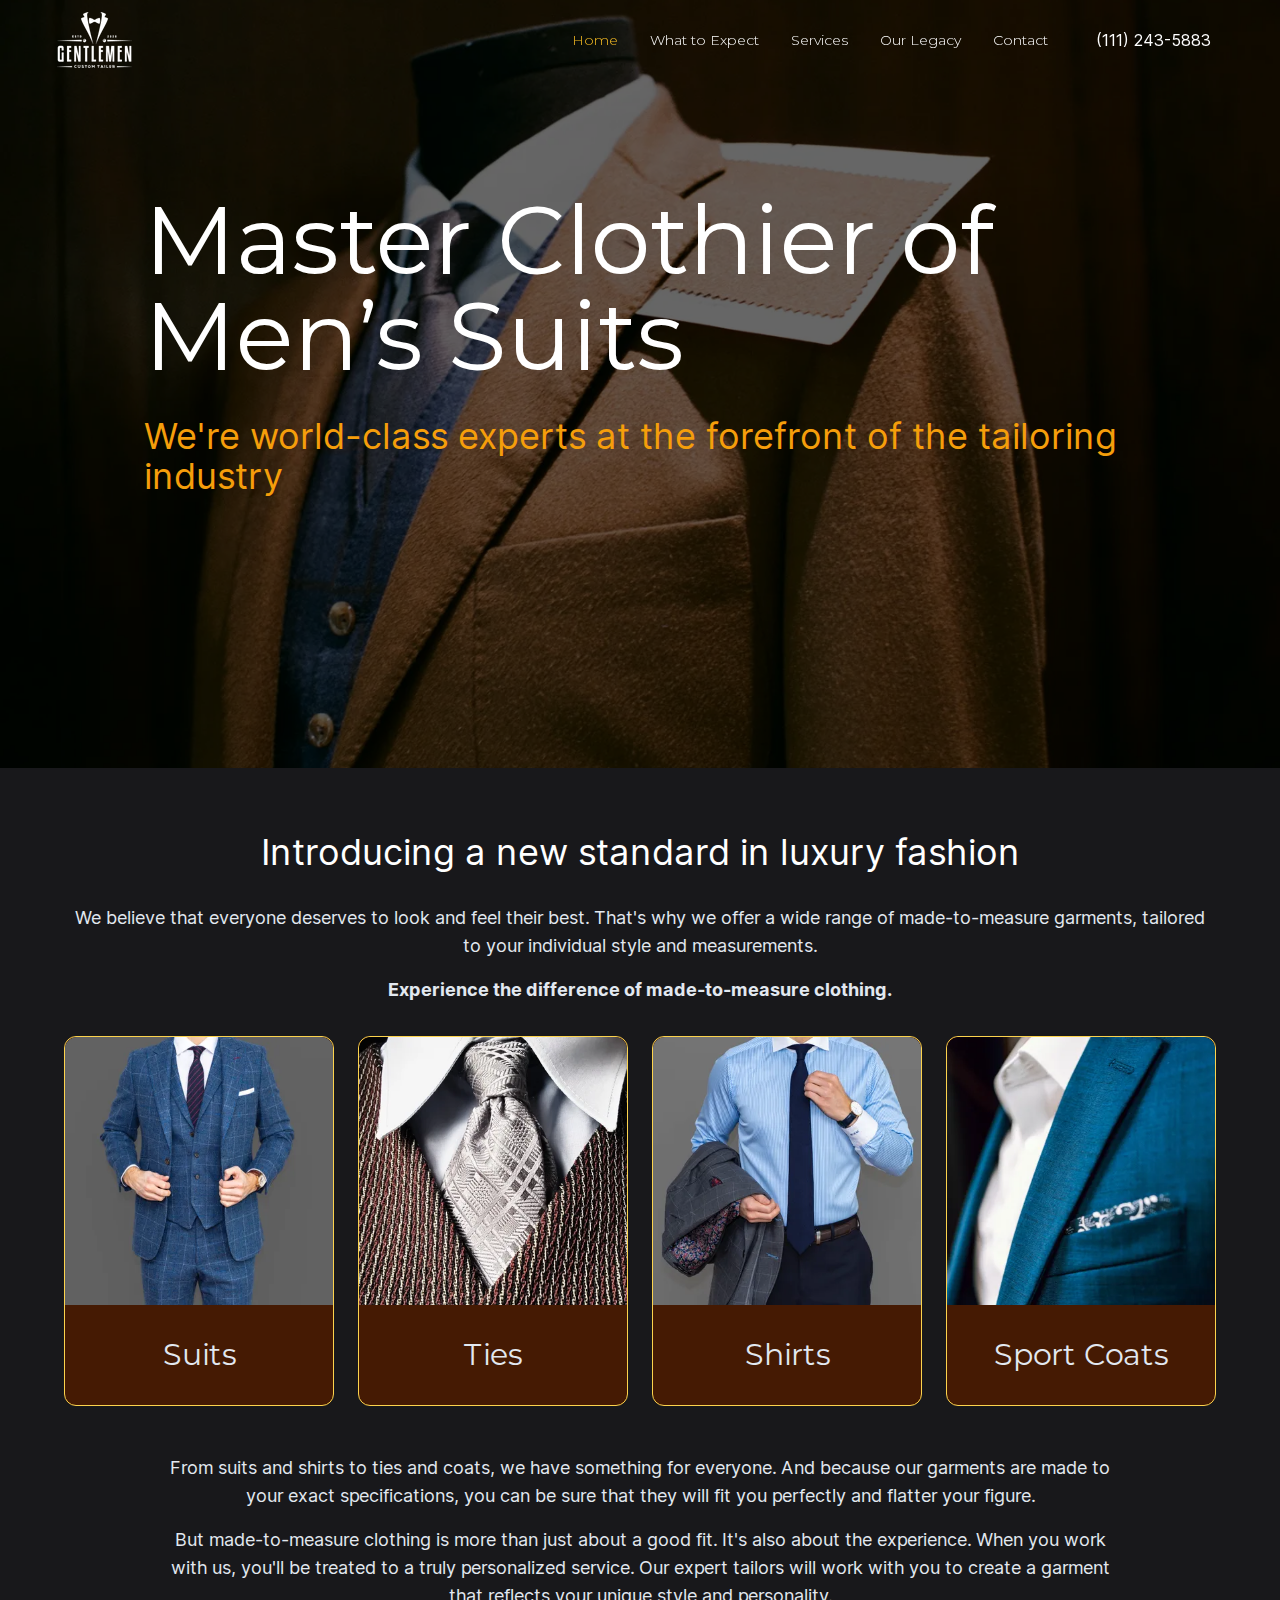
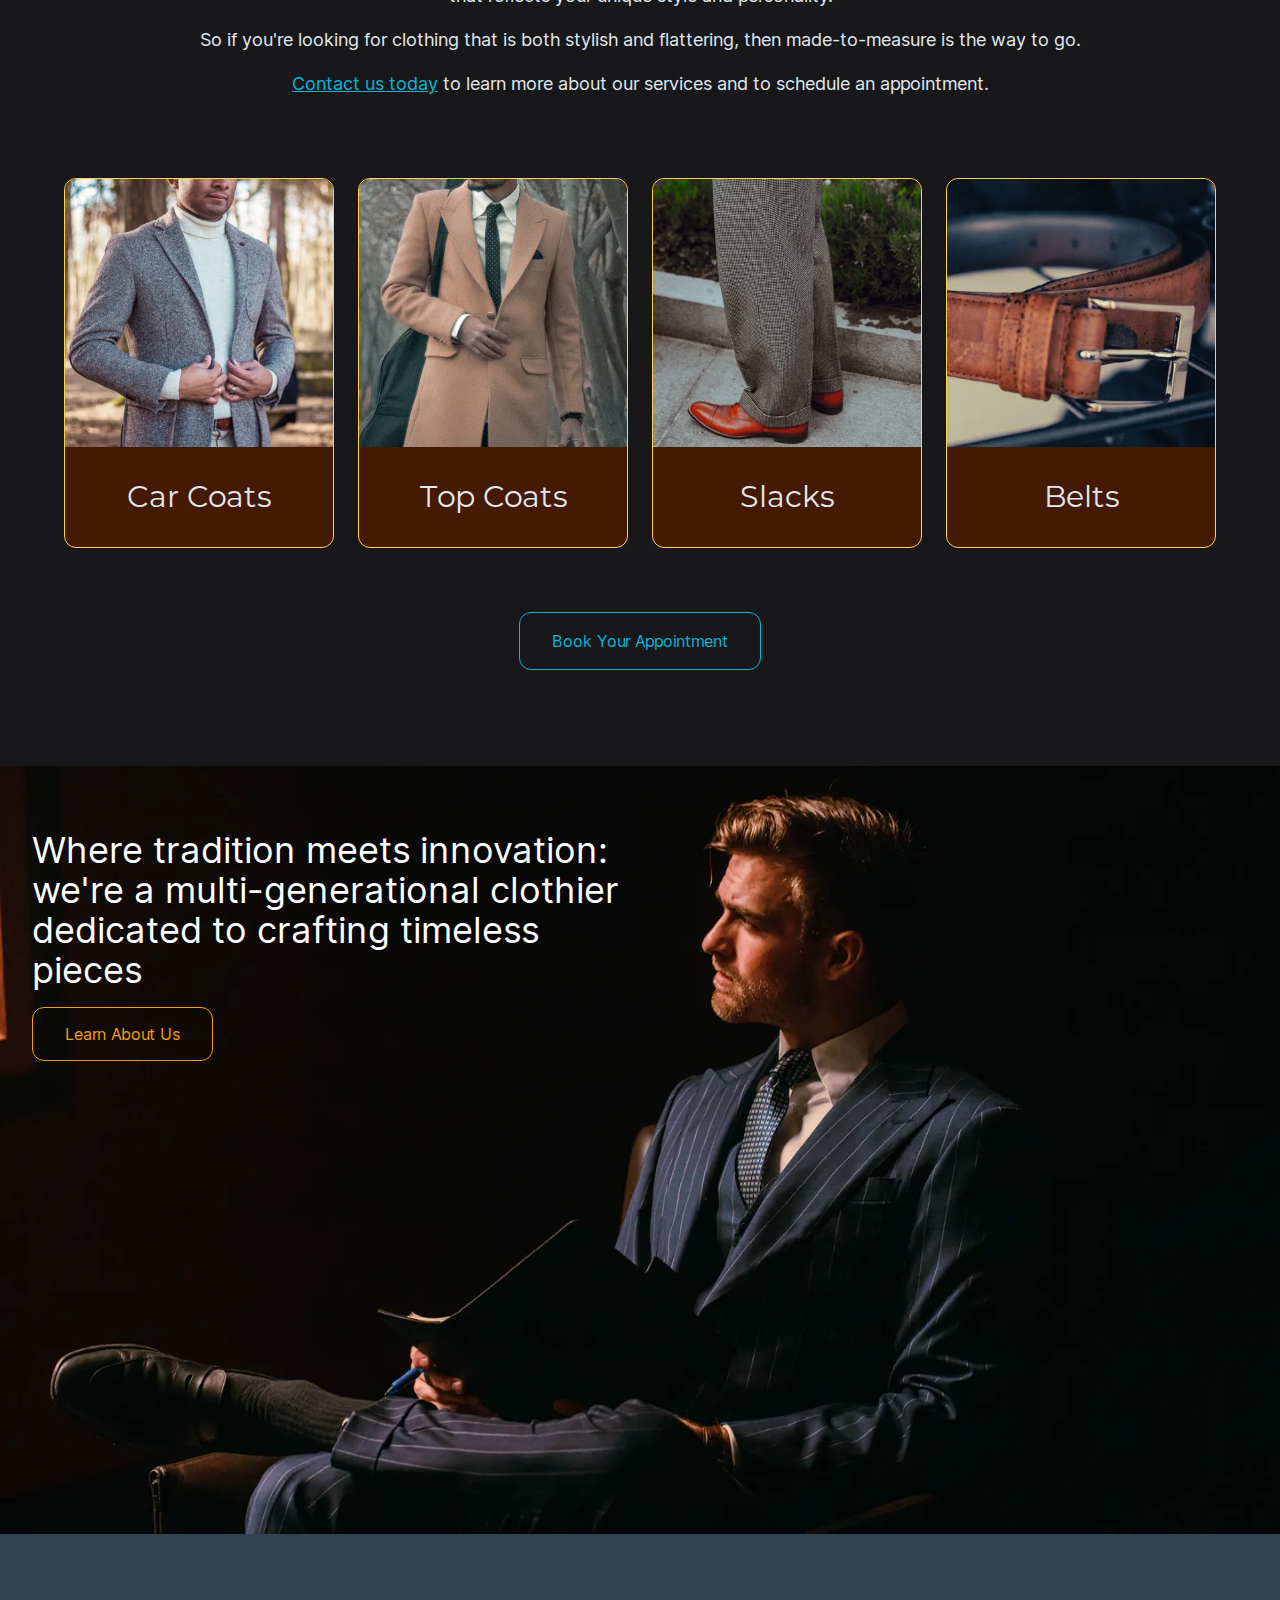
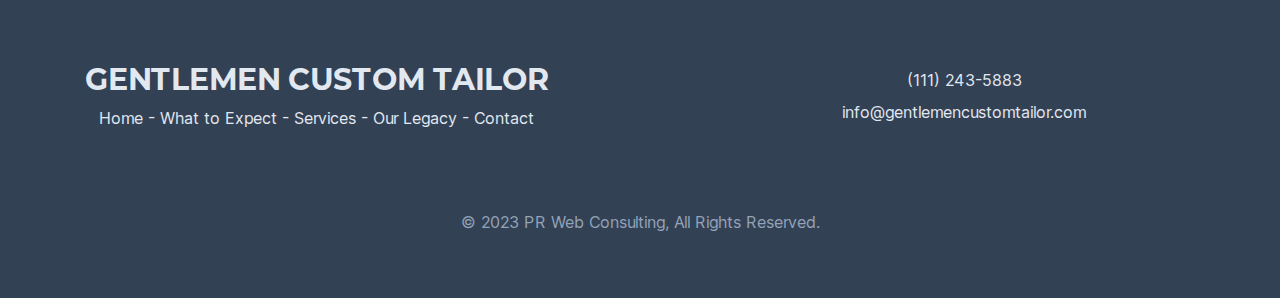
==== index.html @ 0fceb877 "Updates" ====
<!doctype html>
<html class="no-js" lang="en">
<head>
    <title>Home | Gentlemen Custom Tailor</title>
    <meta name="description" content="Home | Gentlemen Custom Tailor">
    <meta name="viewport" content="width=device-width, initial-scale=1">

    <meta property="og:title" content="Home | Gentlemen Custom Tailor">
    <meta property="og:type" content="">
    <meta property="og:url" content="gentlemencustomtailor.com">
    <meta property="og:image" content="">

    <link href="site.webmanifest" rel="manifest">
    <link href="icon.b06c946a.png" rel="apple-touch-icon">
    <link href="index.425201fa.css" rel="stylesheet">
    <style>.hero-bg-img{background-image:url(yasamine-june-tOubjwKS6f0-unsplash.29f587ff.webp),url(yasamine-june-tOubjwKS6f0-unsplash.3539c0f8.webp),url(yasamine-june-tOubjwKS6f0-unsplash.42ecb3dc.webp);box-shadow:inset 0 0 0 2000px #0009}.about-bg-img{background-image:url(man-in-chair.791c30e5.webp),url(man-in-chair.d46ed787.webp),url(man-in-chair.2c6f6400.webp)}@font-face{font-display:swap;font-family:Inter;font-weight:300;src:url(Inter-Light.50e93dc3.woff2)format("woff2")}@font-face{font-display:swap;font-family:Inter;font-weight:400;src:url(Inter-Regular.50e93dc3.woff2)format("woff2")}@font-face{font-display:swap;font-family:Inter;font-weight:700;src:url(Inter-Bold.50e93dc3.woff2)format("woff2")}@font-face{font-display:swap;font-family:Montserrat;font-weight:300;src:url(Montserrat-Light.e802397b.woff2)format("woff2")}@font-face{font-display:swap;font-family:Montserrat;font-weight:400;src:url(Montserrat-Regular.e802397b.woff2)format("woff2")}@font-face{font-display:swap;font-family:Montserrat;font-weight:700;src:url(Montserrat-Bold.e802397b.woff2)format("woff2")}.font-sans{font-family:Inter,Nunito,Helvetica Neue,Arial,Noto Sans,sans-serif}.font-serif{font-family:Montserrat,Georgia,Cambria,Times New Roman,Times,serif}</style>
</head>
<body class="font-sans bg-white">
<div>
    <div id="header" data-scroll="top" class="group peer data-[checked]:z-20 z-10 top-0 transition-[z-index] duration-500 ease-[steps(2, jump-both)]">
        <nav aria-label="header navbar" class="py-2 fixed group-data-[checked]:min-h-screen w-full bg-gray-700 bg-opacity-100 z-20 group-data-[scroll='top']:bg-transparent group-data-[checked]:bg-opacity-90 group-data-[scroll='down']:translate-y-[-150%] translate-y-0 group-data-[scroll='up']:translate-y-0 transition-all ease-in-out duration-500 delay-200">
            <div class="w-11/12 max-w-7xl m-auto flex relative h-full items-center">
                <!-- site title -->
                <div class="z-10 md:flex justify-center group-data-[checked]:opacity-50">
                    <a href="#">
                        <div class="p-1">
                            <img src="TailorLogo-White.548b93a2.webp" alt="tailor logo">
                        </div>
                    </a>
                </div>
                <!-- end site title -->

                <!-- spacer -->
                <div class="flex-1"></div>
                <!-- end spacer -->

                <!-- navigation links -->
                <div class="lg:relative flex fixed overflow-hidden text-white font-serif lg:overflow-auto top-0 bottom-0 left-0 right-0 mt-20 lg:mt-0">
                    <div class="pb-4 lg:pb-0 lg:transition-none lg:transform-none lg:will-change-auto relative bg-opacity-25 flex flex-col text-center w-full h-full overflow-auto opacity-0 lg:opacity-100 ease-in-out duration-500 translate-y-[-150%] group-data-[checked]:opacity-100 group-data-[checked]:translate-y-0 scrollbar-hidden" style="will-change:transform,opacity,scroll-position;transition-property:transform,opacity">
                        <div>
                            <ul class="flex flex-col mr-8 lg:flex-row justify-start lg:justify-center lg:border-none border-t border-t-gray-200 text-center text-serif lg:font-light text-lg lg:text-sm">
                                <li class="px-4 py-4 flex flex-col justify-center text-primary-400 hover:text-primary-600">
                                    <a href="#">Home</a>
                                </li>
                                <li class="px-4 py-4 flex flex-col justify-center hover:text-primary-400">
                                    <a href="#">What to Expect</a>
                                </li>
                                <li class="px-4 py-4 flex flex-col justify-center hover:text-primary-400">
                                    <a href="#">Services</a>
                                </li>
                                <li class="px-4 py-4 flex flex-col justify-center hover:text-primary-400">
                                    <a href="about.html">Our Legacy</a>
                                </li>
                                <li class="px-4 py-4 flex flex-col justify-center hover:text-primary-400">
                                    <a href="#">Contact</a>
                                </li>
                            </ul>
                        </div>
                        <div class="flex-1"></div>
                    </div>
                    <!-- end navigation links -->
                </div>
                <!-- Contact button -->
                <div class="flex mr-4 group-data-[checked]:opacity-50">
                    <a href="#">
                        <span class="text-white">(111) 243-5883</span>
                    </a>
                </div>
                <!-- end Contact button -->
                <!-- Menu Toggle -->
                <div class="lg:hidden">
                    <div class="h-[1.626rem] w-8 relative float-right md:float-none lg:hidden">
                        <!-- Lines -->
                        <div class="flex flex-col justify-between h-full w-full absolute right-0">
                  <span class="block h-1 w-full bg-gray-200 rounded-xl transition-transform will-change-transform origin-top-right ease-in-out duration-300 group-data-[checked]:-rotate-45"></span>
                            <span class="block h-1 w-full bg-gray-200 rounded-xl transition-transform will-change-transform ease-in-out duration-300 group-data-[checked]:scale-y-0"></span>
                            <span class="block h-1 w-full bg-gray-200 rounded-xl transition-transform will-change-transform origin-bottom-right ease-in-out duration-300 group-data-[checked]:rotate-45"></span>
                        </div>
                        <!-- End Lines-->
                        <!-- Checkbox-->
                        <label id="header-menu-toggle" class="cursor-pointer w-8 absolute h-[1.626rem]">
                            <input type="checkbox" class="opacity-0 cursor-pointer" aria-label="Menu Toggle" aria-labelledby="header-menu-toggle">
                        </label>
                        <!-- End Checkbox-->
                    </div>
                </div>
                <!-- End Menu Toggle -->
            </div>
        </nav>
    </div>
    <div id="hero" class="h-full w-full">
        <div class="hero-bg-img min-h-[667px] md:min-h-[768px] bg-center h-full bg-cover bg-no-repeat relative pt-32 mg:pt-42 lg:pt-48">
            <div class="text-white px-4 max-w-xl md:max-w-3xl lg:max-w-5xl mx-auto">
                <p class="text-5xl md:text-6xl lg:text-8xl font-serif mb-8">
                    Master Clothier of Men’s Suits
                </p>
                <p class="text-xl sm:text-2xl md:text-3xl lg:text-4xl text-primary-500">
                    We're world-class experts at the forefront of the tailoring
                    industry
                </p>
            </div>
        </div>
    </div>

    <div id="services" class="bg-zinc-900 text-gray-200">
        <div class="py-16 max-w-7xl mx-auto px-2 lg:px-16">
            <div class="text-center">
                <div class="text-white text-2xl md:text-3xl lg:text-4xl mb-8">
                    Introducing a new standard in luxury fashion
                </div>
                <div class="lg:text-lg mb-8">
                    <p class="mb-4">
                        We believe that everyone deserves to look and feel their best.
                        That's why we offer a wide range of made-to-measure garments,
                        tailored to your individual style and measurements.
                    </p>
                    <p class="font-bold">
                        Experience the difference of made-to-measure clothing.
                    </p>
                </div>
            </div>
            <div class="grid grid-cols-4 gap-6">
                <div class="flex flex-col items-center bg-primary-950 border border-primary-300 rounded-xl col-span-4 md:col-span-2 lg:col-span-1">
                    <picture>
                        <source srcset="suit.431efa87.webp" media="(min-width: 1024px)">
                        <source srcset="suit.3a349105.webp" media="(min-width: 768px)">
                        <source srcset="suit.31bb3e3a.webp" media="(min-width: 430px)">
                        <img src="suit.0a5ba850.webp" alt="suit" class="rounded-t-xl rounded-b-xl lg:rounded-b-none">
                    </picture>
                    <p class="hidden lg:block text-3xl font-serif text-gray-200 text-center py-8">
                        Suits
                    </p>
                </div>
                <div class="hidden lg:flex flex-col items-center bg-primary-950 border border-primary-300 rounded-xl md:col-span-2 lg:col-span-1">
                    <picture>
                        <source srcset="tie-square.5cfcea80.webp" media="(min-width: 1024px)">
                        <source srcset="tie-square.6131262d.webp" media="(min-width: 768px)">
                        <source srcset="tie-square.341b9e53.webp" media="(min-width: 430px)">
                        <img src="tie-square.f585bb39.webp" alt="suit" class="rounded-t-xl">
                    </picture>
                    <p class="text-3xl font-serif text-gray-200 text-center py-8">
                        Ties
                    </p>
                </div>
                <div class="hidden md:flex flex-col items-center bg-primary-950 border border-primary-300 rounded-xl col-span-4 md:col-span-2 lg:col-span-1">
                    <picture>
                        <source srcset="dress-shirt-2.0bc56c9a.webp" media="(min-width: 1024px)">
                        <source srcset="dress-shirt-2.f9739153.webp" media="(min-width: 768px)">
                        <source srcset="dress-shirt-2.8f62ae9b.webp" media="(min-width: 430px)">
                        <img src="dress-shirt-2.6edfb9b6.webp" alt="suit" class="rounded-t-xl rounded-b-xl lg:rounded-b-none">
                    </picture>
                    <p class="hidden lg:block text-3xl font-serif text-gray-200 text-center py-8">
                        Shirts
                    </p>
                </div>
                <div class="hidden lg:flex flex-col items-center bg-primary-950 border border-primary-300 rounded-xl col-span-4 md:col-span-2 lg:col-span-1">
                    <picture>
                        <source srcset="sport-coat-square.e496c220.webp" media="(min-width: 1024px)">
                        <source srcset="sport-coat-square.65ce3fac.webp" media="(min-width: 768px)">
                        <source srcset="sport-coat-square.03a92d63.webp" media="(min-width: 430px)">
                        <img src="sport-coat-square.f6a7f679.webp" alt="suit" class="rounded-t-xl">
                    </picture>
                    <p class="text-3xl font-serif text-gray-200 text-center py-8">
                        Sport Coats
                    </p>
                </div>
            </div>
            <div class="py-12 px-4 lg:px-24 text-center lg:text-lg">
                <p class="mb-4">
                    From suits and shirts to ties and coats, we have something for
                    everyone. And because our garments are made to your exact
                    specifications, you can be sure that they will fit you perfectly
                    and flatter your figure.
                </p>
                <p class="mb-4">
                    But made-to-measure clothing is more than just about a good fit.
                    It's also about the experience. When you work with us, you'll be
                    treated to a truly personalized service. Our expert tailors will
                    work with you to create a garment that reflects your unique style
                    and personality.
                </p>
                <p class="mb-4">
                    So if you're looking for clothing that is both stylish and
                    flattering, then made-to-measure is the way to go.
                </p>
                <p class="mb-8">
                    <a href="#" class="underline text-secondary-500 hover:text-secondary-700">Contact us today</a>
                    to learn more about our services and to schedule an appointment.
                </p>
                <div class="lg:hidden">
                    <p class="mb-4 font-bold">
                        We hand-tailor a wide range of items, such as:
                    </p>
                    <ul class="grid grid-cols-2">
                        <li>Suits</li>
                        <li>Ties</li>
                        <li>Shirts</li>
                        <li>Sport Coats</li>
                        <li>Car Coats</li>
                        <li>Top Coats</li>
                        <li>Slacks</li>
                        <li>Belts</li>
                    </ul>
                </div>
            </div>
            <div class="grid grid-cols-4 gap-6">
                <div class="hidden lg:flex flex-col items-center bg-primary-950 border border-primary-300 rounded-xl col-span-4 md:col-span-2 lg:col-span-1">
                    <picture>
                        <source srcset="car-coat-square.d035493b.webp" media="(min-width: 1024px)">
                        <source srcset="car-coat-square.d536efe6.webp" media="(min-width: 768px)">
                        <source srcset="car-coat-square.cdea180a.webp" media="(min-width: 430px)">
                        <img src="car-coat-square.4e521417.webp" alt="suit" class="rounded-t-xl">
                    </picture>
                    <p class="text-3xl font-serif text-gray-200 text-center py-8">
                        Car Coats
                    </p>
                </div>
                <div class="flex flex-col items-center bg-primary-950 border border-primary-300 rounded-xl col-span-4 md:col-span-2 lg:col-span-1">
                    <picture>
                        <source srcset="top-coat-2.fbc6e2a2.webp" media="(min-width: 1024px)">
                        <source srcset="top-coat-2.653edba2.webp" media="(min-width: 768px)">
                        <source srcset="top-coat-2.c6cfae76.webp" media="(min-width: 430px)">
                        <img src="top-coat-2.c7090295.webp" alt="suit" class="rounded-t-xl rounded-b-xl lg:rounded-b-none">
                    </picture>
                    <p class="hidden lg:block text-3xl font-serif text-gray-200 text-center py-8">
                        Top Coats
                    </p>
                </div>
                <div class="hidden md:flex flex-col items-center bg-primary-950 border border-primary-300 rounded-xl col-span-4 md:col-span-2 lg:col-span-1">
                    <picture>
                        <source srcset="dress-pants-square.339b410c.webp" media="(min-width: 1024px)">
                        <source srcset="dress-pants-square.c06c9b09.webp" media="(min-width: 768px)">
                        <source srcset="dress-pants-square.754a179c.webp" media="(min-width: 430px)">
                        <img src="dress-pants-square.943378ed.webp" alt="suit" class="rounded-t-xl rounded-b-xl lg:rounded-b-none">
                    </picture>
                    <p class="hidden lg:block text-3xl font-serif text-gray-200 text-center py-8">
                        Slacks
                    </p>
                </div>
                <div class="hidden lg:flex flex-col items-center bg-primary-950 border border-primary-300 rounded-xl col-span-4 md:col-span-2 lg:col-span-1">
                    <picture>
                        <source srcset="belt-square.eb17f0c6.webp" media="(min-width: 1024px)">
                        <source srcset="belt-square.df43d371.webp" media="(min-width: 768px)">
                        <source srcset="belt-square.81fcd08b.webp" media="(min-width: 430px)">
                        <img src="belt-square.4ecbf525.webp" alt="suit" class="rounded-t-xl">
                    </picture>
                    <p class="text-3xl font-serif text-gray-200 text-center py-8">
                        Belts
                    </p>
                </div>
            </div>
            <div class="text-center pb-8 pt-16">
                <button class="py-4 px-8 text-secondary-500 border hover:shadow-md hover:shadow-secondary-700 hover:border-secondary-300 border-secondary-500 hover:text-secondary-300 rounded-xl">
                    Book Your Appointment
                </button>
            </div>
        </div>
    </div>

    <div id="about" class="h-full w-full">
        <div class="about-bg-img min-h-[667px] md:min-h-[768px] bg-center h-full bg-cover bg-no-repeat relative px-4 pt-16 pl-8">
            <div class="text-white max-w-[66%] sm:max-w-[50%] mb-8">
                <p class="text-xl sm:text-2xl md:text-3xl lg:text-4xl">
                    Where tradition meets innovation: we're a multi-generational
                    clothier dedicated to crafting timeless pieces
                </p>
            </div>
            <a href="about.html" class="cursor-pointer py-4 px-8 text-primary-500 border hover:shadow-md hover:shadow-primary-700 hover:border-primary-300 border-primary-500 hover:text-primary-300 rounded-xl">
                Learn About Us
            </a>
        </div>
    </div>
    <div id="footer">
        <div class="bg-gray-700 text-gray-200 pt-32 pb-16 grid grid-cols-2 gap-4">
            <div class="col-span-2 lg:col-span-1 text-center">
                <p class="text-3xl uppercase font-bold font-serif mb-2">
                    Gentlemen Custom Tailor
                </p>
                <div>
                    <a class="hover:text-primary-500" href="#">Home</a>
                    <span> - </span>
                    <a class="hover:text-primary-500" href="#">What to Expect</a>
                    <span> - </span>
                    <a class="hover:text-primary-500" href="#">Services</a>
                    <span> - </span>
                    <a class="hover:text-primary-500" href="about.html">Our Legacy</a>
                    <span> - </span>
                    <a class="hover:text-primary-500" href="#">Contact</a>
                </div>
            </div>
            <div class="col-span-2 lg:col-span-1 text-center flex flex-col justify-center">
                <p class="mb-2">
                    <a href="tel:1112435883" class="hover:text-primary-400">(111) 243-5883</a>
                </p>
                <p>
                    <a href="mailto:info@gentlemencustomtailor.com" class="hover:text-primary-500">info@gentlemencustomtailor.com</a>
                </p>
            </div>
            <div class="col-span-2 text-gray-400 text-center pt-16">
                © 2023 PR Web Consulting, All Rights Reserved.
            </div>
        </div>
    </div>
</div>
<script>const e=document.querySelector("#header");let t=window.scrollY,r=!0,c=window.scrollY,n="top";document.addEventListener("scroll",()=>{let o=window.scrollY,l=r;if(r=o-t>0,o<100){n="top",e.setAttribute("data-scroll",n),t=o;return}if(o<600&&r){t=o;return}r!==l&&(c=o);let d=o-c;// if (changeInScroll > 60) {
//   header.setAttribute('data-scroll', 'down');
//
//   previousScroll = scroll;
//
//   return;
// }
if(d<-60){n="up",e.setAttribute("data-scroll",n),t=o;return}n="none",e.setAttribute("data-scroll",n),t=o});const o="#header",l=document.querySelector(o),d=document.querySelector(o+" input[type=checkbox]");d&&l&&(d.addEventListener("change",function(){this.checked?(l.setAttribute("data-checked",""),e.setAttribute("data-scroll","none")):(l.removeAttribute("data-checked"),e.setAttribute("data-scroll",n))}),l.querySelectorAll("li, button").forEach(e=>{e.addEventListener("click",()=>{d.checked=!1;let e=new Event("change");d?.dispatchEvent(e)})}));</script>
<script type="module" src="index.523f936f.js"></script>
</body>
</html>
---- index.425201fa.css ----
/*! tailwindcss v3.3.3 | MIT License | https://tailwindcss.com*/
*,:after,:before{box-sizing:border-box;border:0 solid #e2e8f0}:after,:before{--tw-content:""}html{-webkit-text-size-adjust:100%;font-feature-settings:normal;font-variation-settings:normal;tab-size:4;font-family:Nunito,Helvetica Neue,Arial,Noto Sans,sans-serif;line-height:1.5}body{line-height:inherit;margin:0}hr{color:inherit;border-top-width:1px;height:0}abbr:where([title]){-webkit-text-decoration:underline dotted;text-decoration:underline dotted}h1,h2,h3,h4,h5,h6{font-size:inherit;font-weight:inherit}a{color:inherit;-webkit-text-decoration:inherit;-webkit-text-decoration:inherit;text-decoration:inherit}b,strong{font-weight:bolder}code,kbd,pre,samp{font-family:ui-monospace,SFMono-Regular,Menlo,Monaco,Consolas,Liberation Mono,Courier New,monospace;font-size:1em}small{font-size:80%}sub,sup{vertical-align:baseline;font-size:75%;line-height:0;position:relative}sub{bottom:-.25em}sup{top:-.5em}table{border-collapse:collapse;border-color:inherit;text-indent:0}button,input,optgroup,select,textarea{font-feature-settings:inherit;color:inherit;font-variation-settings:inherit;font-family:inherit;font-size:100%;font-weight:inherit;line-height:inherit;margin:0;padding:0}button,select{text-transform:none}[type=button],[type=reset],[type=submit],button{-webkit-appearance:button;background-color:#0000;background-image:none}:-moz-focusring{outline:auto}:-moz-ui-invalid{box-shadow:none}progress{vertical-align:baseline}::-webkit-inner-spin-button{height:auto}::-webkit-outer-spin-button{height:auto}[type=search]{-webkit-appearance:textfield;outline-offset:-2px}::-webkit-search-decoration{-webkit-appearance:none}::-webkit-file-upload-button{-webkit-appearance:button;font:inherit}summary{display:list-item}blockquote,dd,dl,figure,h1,h2,h3,h4,h5,h6,hr,p,pre,fieldset{margin:0}fieldset,legend{padding:0}menu,ol,ul{margin:0;padding:0;list-style:none}dialog{padding:0}textarea{resize:vertical}input::placeholder,textarea::placeholder{color:#94a3b8;opacity:1}[role=button],button{cursor:pointer}:disabled{cursor:default}audio,canvas,embed,iframe,img,object,svg,video{vertical-align:middle;display:block}img,video{max-width:100%;height:auto}[hidden]{display:none}*,:after,:before,::backdrop{--tw-border-spacing-x:0;--tw-border-spacing-y:0;--tw-translate-x:0;--tw-translate-y:0;--tw-rotate:0;--tw-skew-x:0;--tw-skew-y:0;--tw-scale-x:1;--tw-scale-y:1;--tw-pan-x: ;--tw-pan-y: ;--tw-pinch-zoom: ;--tw-scroll-snap-strictness:proximity;--tw-gradient-from-position: ;--tw-gradient-via-position: ;--tw-gradient-to-position: ;--tw-ordinal: ;--tw-slashed-zero: ;--tw-numeric-figure: ;--tw-numeric-spacing: ;--tw-numeric-fraction: ;--tw-ring-inset: ;--tw-ring-offset-width:0px;--tw-ring-offset-color:#fff;--tw-ring-color:#3b82f680;--tw-ring-offset-shadow:0 0 #0000;--tw-ring-shadow:0 0 #0000;--tw-shadow:0 0 #0000;--tw-shadow-colored:0 0 #0000;--tw-blur: ;--tw-brightness: ;--tw-contrast: ;--tw-grayscale: ;--tw-hue-rotate: ;--tw-invert: ;--tw-saturate: ;--tw-sepia: ;--tw-drop-shadow: ;--tw-backdrop-blur: ;--tw-backdrop-brightness: ;--tw-backdrop-contrast: ;--tw-backdrop-grayscale: ;--tw-backdrop-hue-rotate: ;--tw-backdrop-invert: ;--tw-backdrop-opacity: ;--tw-backdrop-saturate: ;--tw-backdrop-sepia: }.active>.accordion-title>div>svg{flex:1}.active>.accordion-title>p{flex:1;max-width:75%}.active>.accordion-title{--tw-border-opacity:1;border-color:rgb(217 119 6/var(--tw-border-opacity));border-width:1px;border-radius:9999px}.accordion>li.active>.accordion-content,.hidden-content-container.active .hidden-content:not(.fixed){max-height:100vh}.fixed{position:fixed}.absolute{position:absolute}.relative{position:relative}.bottom-0{bottom:0}.left-0{left:0}.right-0{right:0}.top-0{top:0}.z-10{z-index:10}.z-20{z-index:20}.order-1{order:1}.order-2{order:2}.col-span-2{grid-column:span 2/span 2}.col-span-3{grid-column:span 3/span 3}.col-span-4{grid-column:span 4/span 4}.float-right{float:right}.m-auto{margin:auto}.mx-8{margin-left:2rem;margin-right:2rem}.mx-auto{margin-left:auto;margin-right:auto}.my-8{margin-top:2rem;margin-bottom:2rem}.mb-2{margin-bottom:.5rem}.mb-4{margin-bottom:1rem}.mb-8{margin-bottom:2rem}.mr-4{margin-right:1rem}.mr-8{margin-right:2rem}.mt-20{margin-top:5rem}.block{display:block}.flex{display:flex}.grid{display:grid}.hidden{display:none}.h-1{height:.25rem}.h-\[1\.626rem\]{height:1.626rem}.h-full{height:100%}.min-h-\[667px\]{min-height:667px}.w-11\/12{width:91.6667%}.w-8{width:2rem}.w-full{width:100%}.max-w-6xl{max-width:72rem}.max-w-7xl{max-width:80rem}.max-w-\[50\%\]{max-width:50%}.max-w-\[66\%\]{max-width:66%}.max-w-xl{max-width:36rem}.flex-1{flex:1}.origin-bottom-right{transform-origin:100% 100%}.origin-top-right{transform-origin:100% 0}.translate-y-0{--tw-translate-y:0px}.translate-y-0,.translate-y-\[-150\%\]{transform:translate(var(--tw-translate-x),var(--tw-translate-y))rotate(var(--tw-rotate))skewX(var(--tw-skew-x))skewY(var(--tw-skew-y))scaleX(var(--tw-scale-x))scaleY(var(--tw-scale-y))}.translate-y-\[-150\%\]{--tw-translate-y:-150%}.transform{transform:translate(var(--tw-translate-x),var(--tw-translate-y))rotate(var(--tw-rotate))skewX(var(--tw-skew-x))skewY(var(--tw-skew-y))scaleX(var(--tw-scale-x))scaleY(var(--tw-scale-y))}.cursor-pointer{cursor:pointer}.grid-cols-2{grid-template-columns:repeat(2,minmax(0,1fr))}.grid-cols-3{grid-template-columns:repeat(3,minmax(0,1fr))}.grid-cols-4{grid-template-columns:repeat(4,minmax(0,1fr))}.flex-col{flex-direction:column}.items-center{align-items:center}.justify-start{justify-content:flex-start}.justify-center{justify-content:center}.justify-between{justify-content:space-between}.gap-4{gap:1rem}.gap-6{gap:1.5rem}.overflow-auto{overflow:auto}.overflow-hidden{overflow:hidden}.rounded-full{border-radius:9999px}.rounded-xl{border-radius:.75rem}.rounded-b-xl{border-bottom-right-radius:.75rem;border-bottom-left-radius:.75rem}.rounded-t-xl{border-top-left-radius:.75rem;border-top-right-radius:.75rem}.border{border-width:1px}.border-2{border-width:2px}.border-t{border-top-width:1px}.border-primary-300{--tw-border-opacity:1;border-color:rgb(252 211 77/var(--tw-border-opacity))}.border-primary-400{--tw-border-opacity:1;border-color:rgb(251 191 36/var(--tw-border-opacity))}.border-primary-500{--tw-border-opacity:1;border-color:rgb(245 158 11/var(--tw-border-opacity))}.border-secondary-500{--tw-border-opacity:1;border-color:rgb(6 182 212/var(--tw-border-opacity))}.border-t-gray-200{--tw-border-opacity:1;border-top-color:rgb(226 232 240/var(--tw-border-opacity))}.bg-gray-200{--tw-bg-opacity:1;background-color:rgb(226 232 240/var(--tw-bg-opacity))}.bg-gray-700{--tw-bg-opacity:1;background-color:rgb(51 65 85/var(--tw-bg-opacity))}.bg-primary-950{--tw-bg-opacity:1;background-color:rgb(69 26 3/var(--tw-bg-opacity))}.bg-transparent{background-color:#0000}.bg-white{--tw-bg-opacity:1;background-color:rgb(255 255 255/var(--tw-bg-opacity))}.bg-zinc-800{--tw-bg-opacity:1;background-color:rgb(39 39 42/var(--tw-bg-opacity))}.bg-zinc-900{--tw-bg-opacity:1;background-color:rgb(24 24 27/var(--tw-bg-opacity))}.bg-zinc-950{background-color:rgb(9 9 11/var(--tw-bg-opacity))}.bg-opacity-100,.bg-zinc-950{--tw-bg-opacity:1}.bg-opacity-25{--tw-bg-opacity:.25}.bg-cover{background-size:cover}.bg-center{background-position:50%}.bg-no-repeat{background-repeat:no-repeat}.p-1{padding:.25rem}.p-8{padding:2rem}.px-2{padding-left:.5rem;padding-right:.5rem}.px-4{padding-left:1rem;padding-right:1rem}.px-8{padding-left:2rem;padding-right:2rem}.py-12{padding-top:3rem;padding-bottom:3rem}.py-16{padding-top:4rem;padding-bottom:4rem}.py-2{padding-top:.5rem;padding-bottom:.5rem}.py-32{padding-top:8rem;padding-bottom:8rem}.py-4{padding-top:1rem;padding-bottom:1rem}.py-6{padding-top:1.5rem;padding-bottom:1.5rem}.py-8{padding-top:2rem;padding-bottom:2rem}.pb-16{padding-bottom:4rem}.pb-4{padding-bottom:1rem}.pb-6{padding-bottom:1.5rem}.pb-8{padding-bottom:2rem}.pl-8{padding-left:2rem}.pt-16{padding-top:4rem}.pt-32{padding-top:8rem}.text-center{text-align:center}.font-sans{font-family:Nunito,Helvetica Neue,Arial,Noto Sans,sans-serif}.font-serif{font-family:Georgia,Cambria,Times New Roman,Times,serif}.text-2xl{font-size:1.5rem;line-height:2rem}.text-3xl{font-size:1.875rem;line-height:2.25rem}.text-4xl{font-size:2.25rem;line-height:2.5rem}.text-5xl{font-size:3rem;line-height:1}.text-lg{font-size:1.125rem}.text-lg,.text-xl{line-height:1.75rem}.text-xl{font-size:1.25rem}.font-bold{font-weight:700}.uppercase{text-transform:uppercase}.text-gray-100{--tw-text-opacity:1;color:rgb(241 245 249/var(--tw-text-opacity))}.text-gray-200{--tw-text-opacity:1;color:rgb(226 232 240/var(--tw-text-opacity))}.text-gray-300{--tw-text-opacity:1;color:rgb(203 213 225/var(--tw-text-opacity))}.text-gray-400{--tw-text-opacity:1;color:rgb(148 163 184/var(--tw-text-opacity))}.text-primary-400{--tw-text-opacity:1;color:rgb(251 191 36/var(--tw-text-opacity))}.text-primary-500{--tw-text-opacity:1;color:rgb(245 158 11/var(--tw-text-opacity))}.text-secondary-500{--tw-text-opacity:1;color:rgb(6 182 212/var(--tw-text-opacity))}.text-white{--tw-text-opacity:1;color:rgb(255 255 255/var(--tw-text-opacity))}.underline{text-decoration-line:underline}.opacity-0{opacity:0}.transition-\[z-index\]{transition-property:z-index;transition-duration:.15s;transition-timing-function:cubic-bezier(.4,0,.2,1)}.transition-all{transition-property:all;transition-duration:.15s;transition-timing-function:cubic-bezier(.4,0,.2,1)}.transition-transform{transition-property:transform;transition-duration:.15s;transition-timing-function:cubic-bezier(.4,0,.2,1)}.delay-200{transition-delay:.2s}.duration-300{transition-duration:.3s}.duration-500{transition-duration:.5s}.ease-in-out{transition-timing-function:cubic-bezier(.4,0,.2,1)}.will-change-transform{will-change:transform}.font-sans.fonts-loaded{font-family:Inter,Nunito,Helvetica Neue,Arial,Noto Sans,sans-serif}.font-serif.fonts-loaded{font-family:Montserrat,Georgia,Cambria,Times New Roman,Times,serif}.scrollbar-hidden::-webkit-scrollbar{display:none}.scrollbar-hidden{-ms-overflow-style:none;scrollbar-width:none}pre{overflow-x:auto!important}pre code{word-wrap:normal;overflow-wrap:normal;white-space:pre}.fancy-text{-webkit-text-fill-color:transparent;-webkit-text-stroke-width:1px;-webkit-text-stroke-color:#121518;text-shadow:3px 3px #dbdddf;font-weight:700}.text-5xl.fancy-text,.text-6xl.fancy-text,.text-7xl.fancy-text,h1.fancy-text,h2.fancy-text,h3.fancy-text{text-shadow:5px 5px #dbdddf}.hover\:border-primary-300:hover{--tw-border-opacity:1;border-color:rgb(252 211 77/var(--tw-border-opacity))}.hover\:border-secondary-300:hover{--tw-border-opacity:1;border-color:rgb(103 232 249/var(--tw-border-opacity))}.hover\:text-primary-300:hover{--tw-text-opacity:1;color:rgb(252 211 77/var(--tw-text-opacity))}.hover\:text-primary-400:hover{--tw-text-opacity:1;color:rgb(251 191 36/var(--tw-text-opacity))}.hover\:text-primary-500:hover{--tw-text-opacity:1;color:rgb(245 158 11/var(--tw-text-opacity))}.hover\:text-primary-600:hover{--tw-text-opacity:1;color:rgb(217 119 6/var(--tw-text-opacity))}.hover\:text-secondary-300:hover{--tw-text-opacity:1;color:rgb(103 232 249/var(--tw-text-opacity))}.hover\:text-secondary-700:hover{--tw-text-opacity:1;color:rgb(14 116 144/var(--tw-text-opacity))}.hover\:shadow-md:hover{--tw-shadow:0 4px 6px -1px #0000001a,0 2px 4px -2px #0000001a;--tw-shadow-colored:0 4px 6px -1px var(--tw-shadow-color),0 2px 4px -2px var(--tw-shadow-color);box-shadow:var(--tw-ring-offset-shadow,0 0 #0000),var(--tw-ring-shadow,0 0 #0000),var(--tw-shadow)}.hover\:shadow-primary-700:hover{--tw-shadow-color:#b45309;--tw-shadow:var(--tw-shadow-colored)}.hover\:shadow-secondary-700:hover{--tw-shadow-color:#0e7490;--tw-shadow:var(--tw-shadow-colored)}.data-\[checked\]\:z-20[data-checked]{z-index:20}.group[data-checked] .group-data-\[checked\]\:min-h-screen{min-height:100vh}.group[data-checked] .group-data-\[checked\]\:translate-y-0{--tw-translate-y:0px}.group[data-checked] .group-data-\[checked\]\:translate-y-0,.group[data-scroll=down] .group-data-\[scroll\=\'down\'\]\:translate-y-\[-150\%\]{transform:translate(var(--tw-translate-x),var(--tw-translate-y))rotate(var(--tw-rotate))skewX(var(--tw-skew-x))skewY(var(--tw-skew-y))scaleX(var(--tw-scale-x))scaleY(var(--tw-scale-y))}.group[data-scroll=down] .group-data-\[scroll\=\'down\'\]\:translate-y-\[-150\%\]{--tw-translate-y:-150%}.group[data-scroll=up] .group-data-\[scroll\=\'up\'\]\:translate-y-0{--tw-translate-y:0px}.group[data-checked] .group-data-\[checked\]\:-rotate-45,.group[data-scroll=up] .group-data-\[scroll\=\'up\'\]\:translate-y-0{transform:translate(var(--tw-translate-x),var(--tw-translate-y))rotate(var(--tw-rotate))skewX(var(--tw-skew-x))skewY(var(--tw-skew-y))scaleX(var(--tw-scale-x))scaleY(var(--tw-scale-y))}.group[data-checked] .group-data-\[checked\]\:-rotate-45{--tw-rotate:-45deg}.group[data-checked] .group-data-\[checked\]\:rotate-45{--tw-rotate:45deg}.group[data-checked] .group-data-\[checked\]\:rotate-45,.group[data-checked] .group-data-\[checked\]\:scale-y-0{transform:translate(var(--tw-translate-x),var(--tw-translate-y))rotate(var(--tw-rotate))skewX(var(--tw-skew-x))skewY(var(--tw-skew-y))scaleX(var(--tw-scale-x))scaleY(var(--tw-scale-y))}.group[data-checked] .group-data-\[checked\]\:scale-y-0{--tw-scale-y:0}.group[data-scroll=top] .group-data-\[scroll\=\'top\'\]\:bg-transparent{background-color:#0000}.group[data-checked] .group-data-\[checked\]\:bg-opacity-90{--tw-bg-opacity:.9}.group[data-checked] .group-data-\[checked\]\:opacity-100{opacity:1}.group[data-checked] .group-data-\[checked\]\:opacity-50{opacity:.5}@media (width>=640px){.sm\:max-w-\[50\%\]{max-width:50%}.sm\:text-2xl{font-size:1.5rem;line-height:2rem}.sm\:text-xl{font-size:1.25rem;line-height:1.75rem}}@media (width>=768px){.md\:col-span-2{grid-column:span 2/span 2}.md\:float-none{float:none}.md\:flex{display:flex}.md\:min-h-\[768px\]{min-height:768px}.md\:max-w-3xl{max-width:48rem}.md\:text-3xl{font-size:1.875rem;line-height:2.25rem}.md\:text-5xl{font-size:3rem;line-height:1}.md\:text-6xl{font-size:3.75rem;line-height:1}}@media (width>=1024px){.lg\:relative{position:relative}.lg\:order-1{order:1}.lg\:order-2{order:2}.lg\:col-span-1{grid-column:span 1/span 1}.lg\:col-span-2{grid-column:span 2/span 2}.lg\:mx-0{margin-left:0;margin-right:0}.lg\:mt-0{margin-top:0}.lg\:block{display:block}.lg\:flex{display:flex}.lg\:hidden{display:none}.lg\:max-w-5xl{max-width:64rem}.lg\:transform-none{transform:none}.lg\:flex-row{flex-direction:row}.lg\:justify-center{justify-content:center}.lg\:overflow-auto{overflow:auto}.lg\:rounded-b-none{border-bottom-right-radius:0;border-bottom-left-radius:0}.lg\:border-none{border-style:none}.lg\:px-16{padding-left:4rem;padding-right:4rem}.lg\:px-24{padding-left:6rem;padding-right:6rem}.lg\:pb-0{padding-bottom:0}.lg\:pt-48{padding-top:12rem}.lg\:text-4xl{font-size:2.25rem;line-height:2.5rem}.lg\:text-6xl{font-size:3.75rem;line-height:1}.lg\:text-8xl{font-size:6rem;line-height:1}.lg\:text-lg{font-size:1.125rem;line-height:1.75rem}.lg\:text-sm{font-size:.875rem;line-height:1.25rem}.lg\:font-light{font-weight:300}.lg\:opacity-100{opacity:1}.lg\:transition-none{transition-property:none}.lg\:will-change-auto{will-change:auto}}
/*# sourceMappingURL=index.425201fa.css.map */
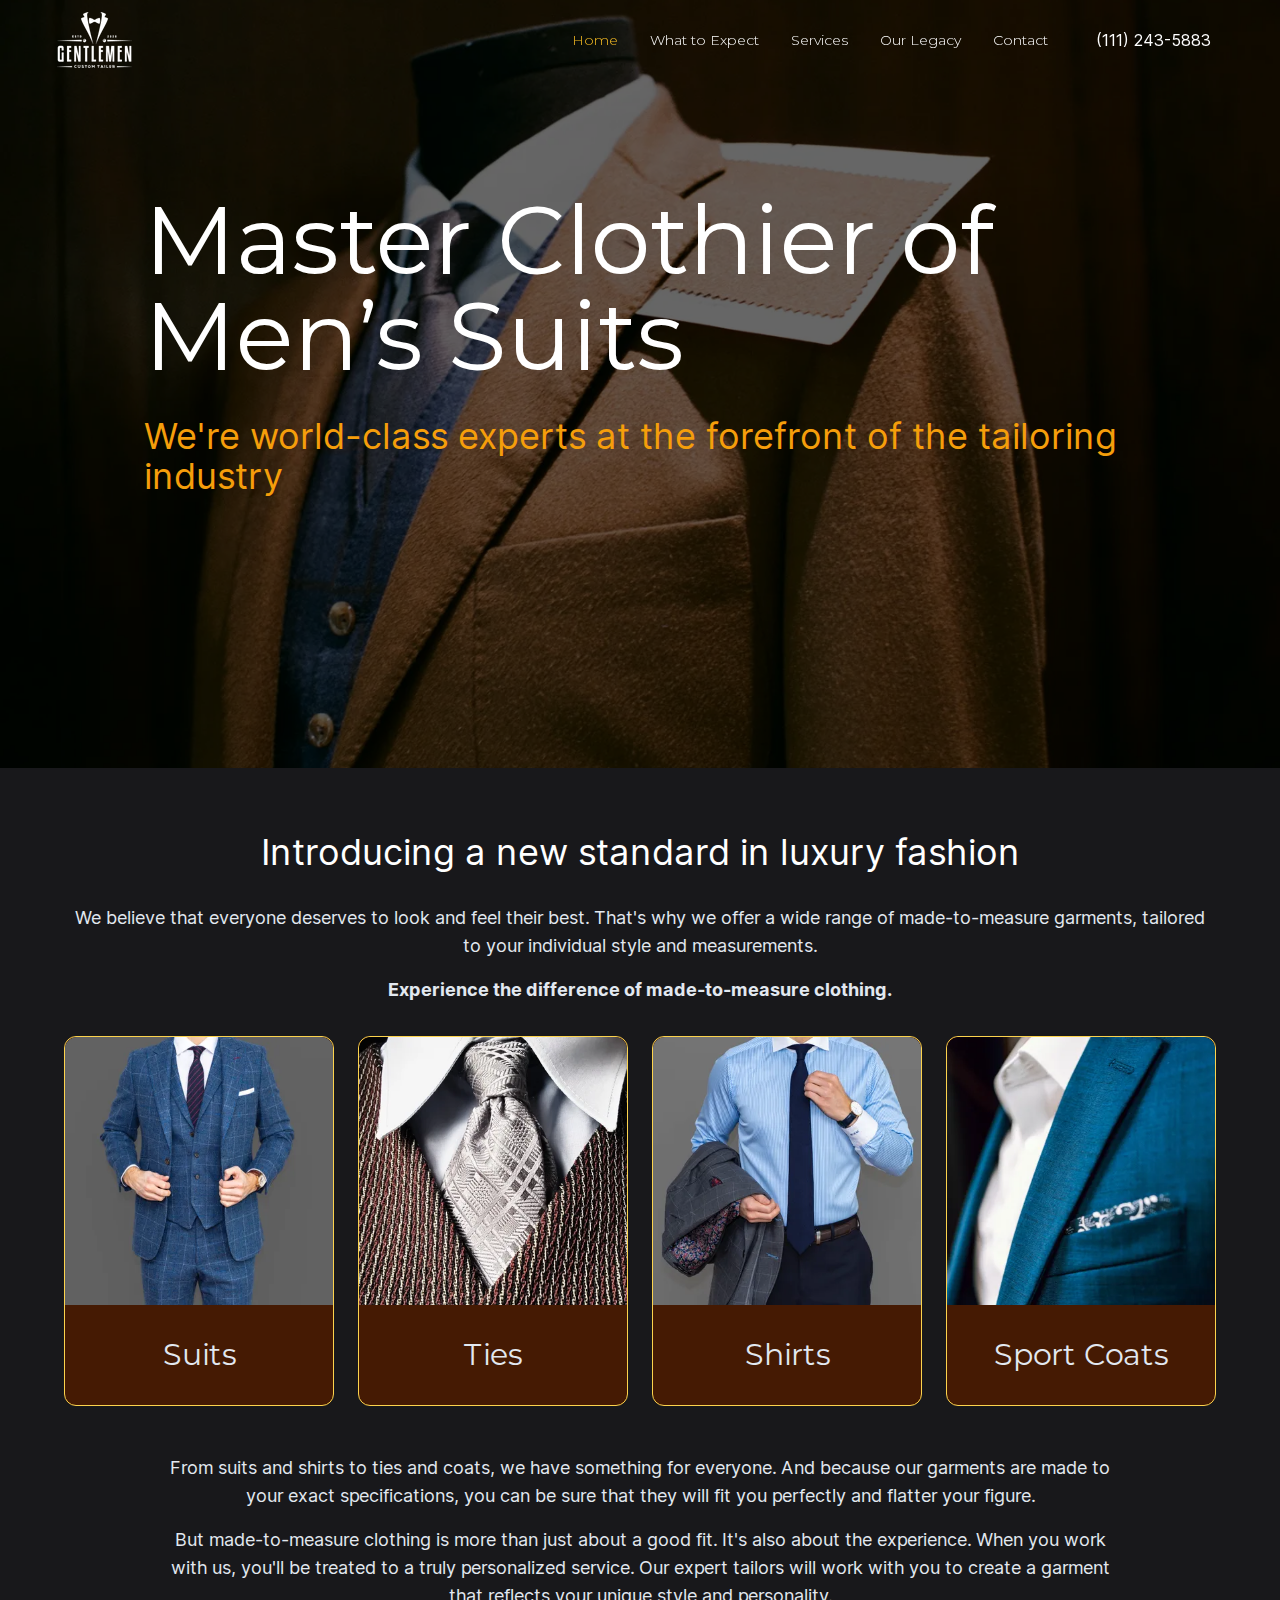
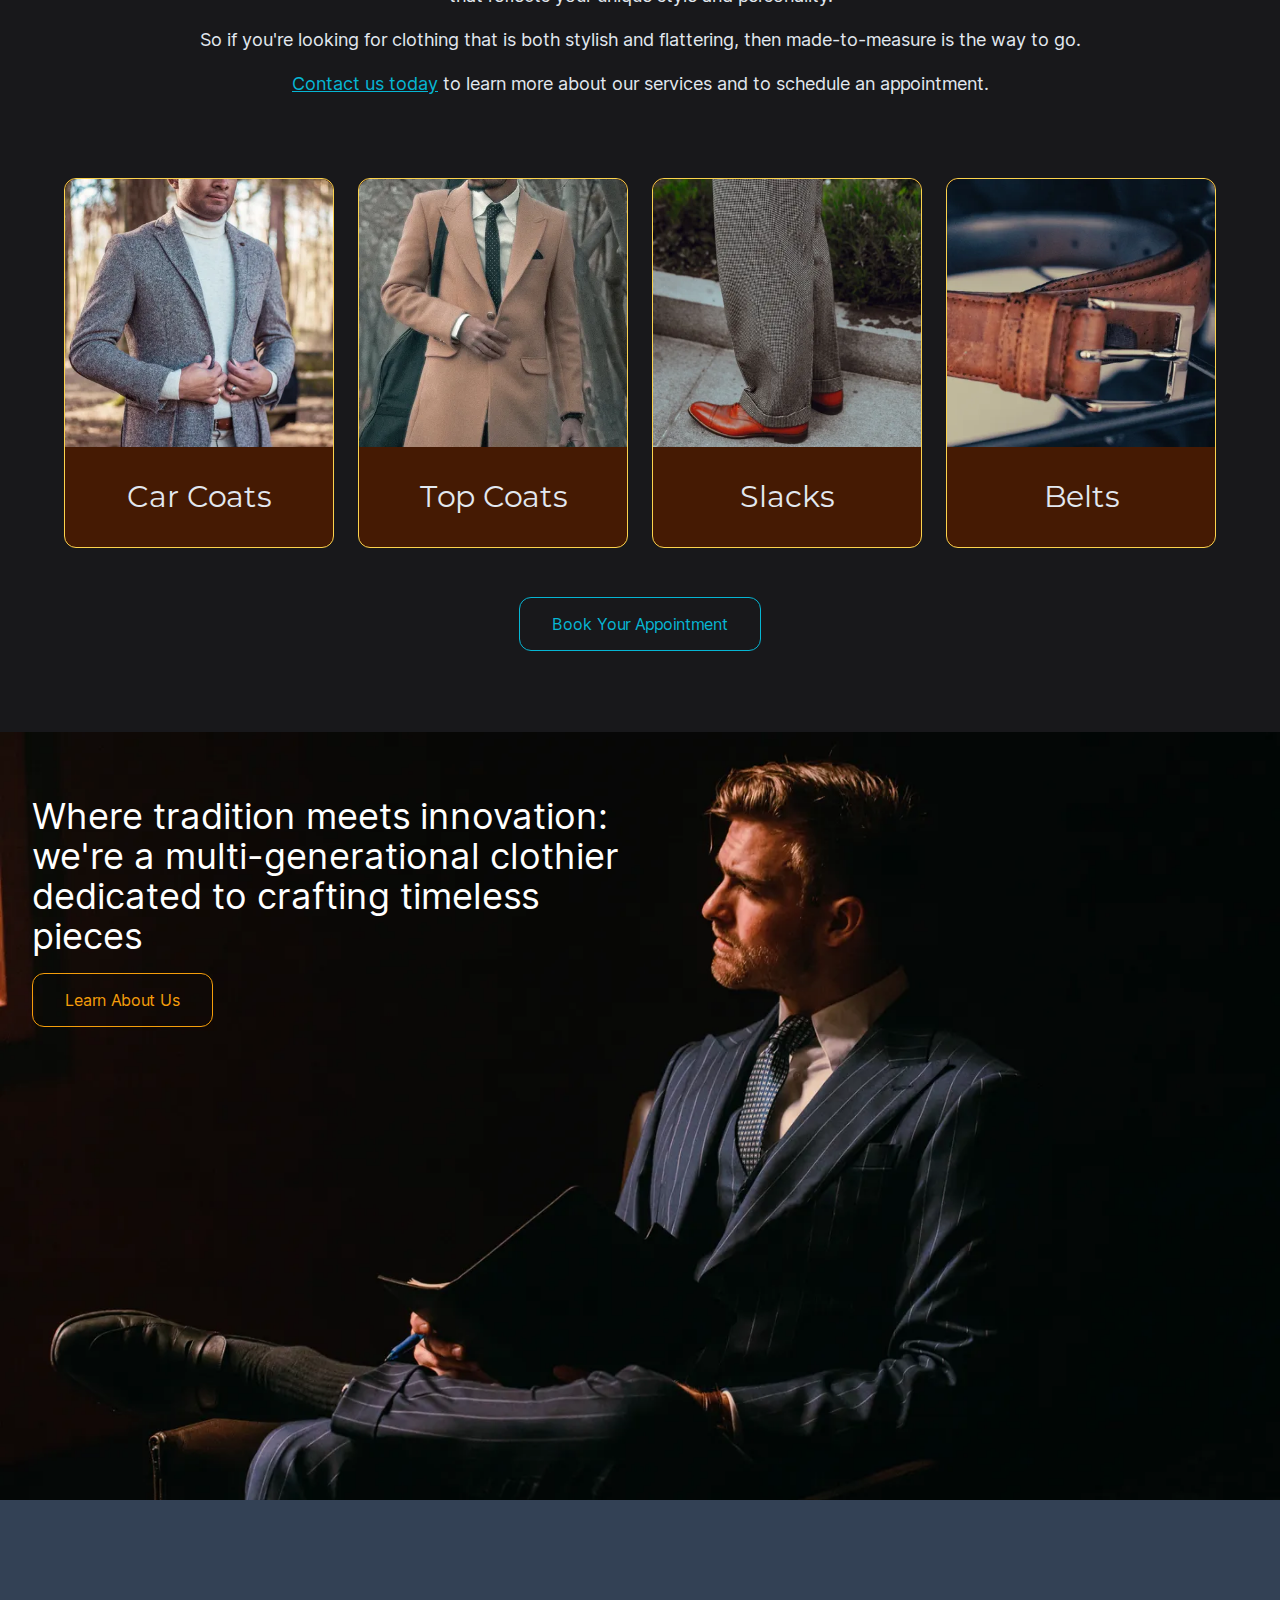
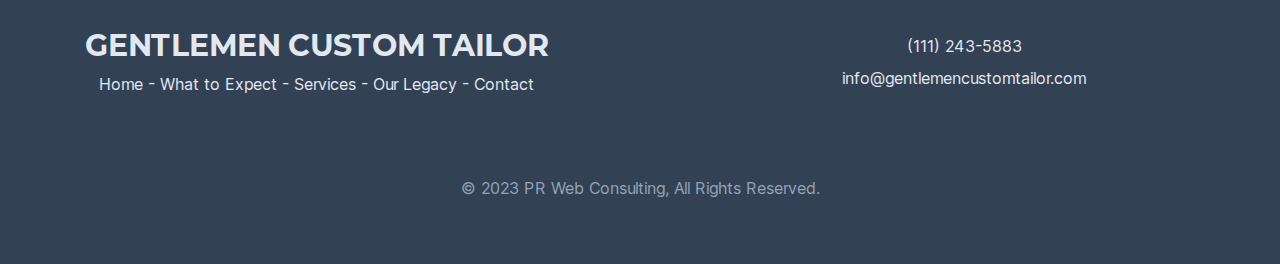
==== commit c65b9901: "Updates" ====
--- a/index.html
+++ b/index.html
@@ -12,7 +12,7 @@
 
     <link href="site.webmanifest" rel="manifest">
     <link href="icon.b06c946a.png" rel="apple-touch-icon">
-    <link href="index.425201fa.css" rel="stylesheet">
+    <link href="index.12049274.css" rel="stylesheet">
     <style>.hero-bg-img{background-image:url(yasamine-june-tOubjwKS6f0-unsplash.29f587ff.webp),url(yasamine-june-tOubjwKS6f0-unsplash.3539c0f8.webp),url(yasamine-june-tOubjwKS6f0-unsplash.42ecb3dc.webp);box-shadow:inset 0 0 0 2000px #0009}.about-bg-img{background-image:url(man-in-chair.791c30e5.webp),url(man-in-chair.d46ed787.webp),url(man-in-chair.2c6f6400.webp)}@font-face{font-display:swap;font-family:Inter;font-weight:300;src:url(Inter-Light.50e93dc3.woff2)format("woff2")}@font-face{font-display:swap;font-family:Inter;font-weight:400;src:url(Inter-Regular.50e93dc3.woff2)format("woff2")}@font-face{font-display:swap;font-family:Inter;font-weight:700;src:url(Inter-Bold.50e93dc3.woff2)format("woff2")}@font-face{font-display:swap;font-family:Montserrat;font-weight:300;src:url(Montserrat-Light.e802397b.woff2)format("woff2")}@font-face{font-display:swap;font-family:Montserrat;font-weight:400;src:url(Montserrat-Regular.e802397b.woff2)format("woff2")}@font-face{font-display:swap;font-family:Montserrat;font-weight:700;src:url(Montserrat-Bold.e802397b.woff2)format("woff2")}.font-sans{font-family:Inter,Nunito,Helvetica Neue,Arial,Noto Sans,sans-serif}.font-serif{font-family:Montserrat,Georgia,Cambria,Times New Roman,Times,serif}</style>
 </head>
 <body class="font-sans bg-white">
@@ -52,7 +52,7 @@
                                     <a href="about.html">Our Legacy</a>
                                 </li>
                                 <li class="px-4 py-4 flex flex-col justify-center hover:text-primary-400">
-                                    <a href="#">Contact</a>
+                                    <a href="contact.html">Contact</a>
                                 </li>
                             </ul>
                         </div>
@@ -184,7 +184,7 @@
                     flattering, then made-to-measure is the way to go.
                 </p>
                 <p class="mb-8">
-                    <a href="#" class="underline text-secondary-500 hover:text-secondary-700">Contact us today</a>
+                    <a href="contact.html" class="underline text-secondary-500 hover:text-secondary-700">Contact us today</a>
                     to learn more about our services and to schedule an appointment.
                 </p>
                 <div class="lg:hidden">
@@ -250,9 +250,9 @@
                 </div>
             </div>
             <div class="text-center pb-8 pt-16">
-                <button class="py-4 px-8 text-secondary-500 border hover:shadow-md hover:shadow-secondary-700 hover:border-secondary-300 border-secondary-500 hover:text-secondary-300 rounded-xl">
+                <a href="contact.html" class="cursor-pointer py-4 px-8 text-secondary-500 border hover:shadow-md hover:shadow-secondary-700 hover:border-secondary-300 border-secondary-500 hover:text-secondary-300 rounded-xl">
                     Book Your Appointment
-                </button>
+                </a>
             </div>
         </div>
     </div>
@@ -285,7 +285,7 @@
                     <span> - </span>
                     <a class="hover:text-primary-500" href="about.html">Our Legacy</a>
                     <span> - </span>
-                    <a class="hover:text-primary-500" href="#">Contact</a>
+                    <a class="hover:text-primary-500" href="contact.html">Contact</a>
                 </div>
             </div>
             <div class="col-span-2 lg:col-span-1 text-center flex flex-col justify-center">
--- a/index.12049274.css
+++ b/index.12049274.css
@@ -0,0 +1,3 @@
+/*! tailwindcss v3.3.3 | MIT License | https://tailwindcss.com*/
+*,:after,:before{box-sizing:border-box;border:0 solid #e2e8f0}:after,:before{--tw-content:""}html{-webkit-text-size-adjust:100%;font-feature-settings:normal;font-variation-settings:normal;tab-size:4;font-family:Nunito,Helvetica Neue,Arial,Noto Sans,sans-serif;line-height:1.5}body{line-height:inherit;margin:0}hr{color:inherit;border-top-width:1px;height:0}abbr:where([title]){-webkit-text-decoration:underline dotted;text-decoration:underline dotted}h1,h2,h3,h4,h5,h6{font-size:inherit;font-weight:inherit}a{color:inherit;-webkit-text-decoration:inherit;-webkit-text-decoration:inherit;text-decoration:inherit}b,strong{font-weight:bolder}code,kbd,pre,samp{font-family:ui-monospace,SFMono-Regular,Menlo,Monaco,Consolas,Liberation Mono,Courier New,monospace;font-size:1em}small{font-size:80%}sub,sup{vertical-align:baseline;font-size:75%;line-height:0;position:relative}sub{bottom:-.25em}sup{top:-.5em}table{border-collapse:collapse;border-color:inherit;text-indent:0}button,input,optgroup,select,textarea{font-feature-settings:inherit;color:inherit;font-variation-settings:inherit;font-family:inherit;font-size:100%;font-weight:inherit;line-height:inherit;margin:0;padding:0}button,select{text-transform:none}[type=button],[type=reset],[type=submit],button{-webkit-appearance:button;background-color:#0000;background-image:none}:-moz-focusring{outline:auto}:-moz-ui-invalid{box-shadow:none}progress{vertical-align:baseline}::-webkit-inner-spin-button{height:auto}::-webkit-outer-spin-button{height:auto}[type=search]{-webkit-appearance:textfield;outline-offset:-2px}::-webkit-search-decoration{-webkit-appearance:none}::-webkit-file-upload-button{-webkit-appearance:button;font:inherit}summary{display:list-item}blockquote,dd,dl,figure,h1,h2,h3,h4,h5,h6,hr,p,pre,fieldset{margin:0}fieldset,legend{padding:0}menu,ol,ul{margin:0;padding:0;list-style:none}dialog{padding:0}textarea{resize:vertical}input::placeholder,textarea::placeholder{color:#94a3b8;opacity:1}[role=button],button{cursor:pointer}:disabled{cursor:default}audio,canvas,embed,iframe,img,object,svg,video{vertical-align:middle;display:block}img,video{max-width:100%;height:auto}[hidden]{display:none}*,:after,:before,::backdrop{--tw-border-spacing-x:0;--tw-border-spacing-y:0;--tw-translate-x:0;--tw-translate-y:0;--tw-rotate:0;--tw-skew-x:0;--tw-skew-y:0;--tw-scale-x:1;--tw-scale-y:1;--tw-pan-x: ;--tw-pan-y: ;--tw-pinch-zoom: ;--tw-scroll-snap-strictness:proximity;--tw-gradient-from-position: ;--tw-gradient-via-position: ;--tw-gradient-to-position: ;--tw-ordinal: ;--tw-slashed-zero: ;--tw-numeric-figure: ;--tw-numeric-spacing: ;--tw-numeric-fraction: ;--tw-ring-inset: ;--tw-ring-offset-width:0px;--tw-ring-offset-color:#fff;--tw-ring-color:#3b82f680;--tw-ring-offset-shadow:0 0 #0000;--tw-ring-shadow:0 0 #0000;--tw-shadow:0 0 #0000;--tw-shadow-colored:0 0 #0000;--tw-blur: ;--tw-brightness: ;--tw-contrast: ;--tw-grayscale: ;--tw-hue-rotate: ;--tw-invert: ;--tw-saturate: ;--tw-sepia: ;--tw-drop-shadow: ;--tw-backdrop-blur: ;--tw-backdrop-brightness: ;--tw-backdrop-contrast: ;--tw-backdrop-grayscale: ;--tw-backdrop-hue-rotate: ;--tw-backdrop-invert: ;--tw-backdrop-opacity: ;--tw-backdrop-saturate: ;--tw-backdrop-sepia: }.active>.accordion-title>div>svg{flex:1}.active>.accordion-title>p{flex:1;max-width:75%}.active>.accordion-title{--tw-border-opacity:1;border-color:rgb(217 119 6/var(--tw-border-opacity));border-width:1px;border-radius:9999px}.accordion>li.active>.accordion-content,.hidden-content-container.active .hidden-content:not(.fixed){max-height:100vh}.fixed{position:fixed}.absolute{position:absolute}.relative{position:relative}.bottom-0{bottom:0}.left-0{left:0}.right-0{right:0}.top-0{top:0}.z-10{z-index:10}.z-20{z-index:20}.order-1{order:1}.order-2{order:2}.col-span-2{grid-column:span 2/span 2}.col-span-3{grid-column:span 3/span 3}.col-span-4{grid-column:span 4/span 4}.float-right{float:right}.m-auto{margin:auto}.mx-8{margin-left:2rem;margin-right:2rem}.mx-auto{margin-left:auto;margin-right:auto}.my-8{margin-top:2rem;margin-bottom:2rem}.mb-1{margin-bottom:.25rem}.mb-12{margin-bottom:3rem}.mb-16{margin-bottom:4rem}.mb-2{margin-bottom:.5rem}.mb-4{margin-bottom:1rem}.mb-8{margin-bottom:2rem}.mr-4{margin-right:1rem}.mr-8{margin-right:2rem}.mt-20{margin-top:5rem}.block{display:block}.flex{display:flex}.grid{display:grid}.hidden{display:none}.h-1{height:.25rem}.h-10{height:2.5rem}.h-\[1\.626rem\]{height:1.626rem}.h-full{height:100%}.min-h-\[667px\]{min-height:667px}.w-10{width:2.5rem}.w-11\/12{width:91.6667%}.w-8{width:2rem}.w-full{width:100%}.max-w-6xl{max-width:72rem}.max-w-7xl{max-width:80rem}.max-w-\[50\%\]{max-width:50%}.max-w-\[66\%\]{max-width:66%}.max-w-xl{max-width:36rem}.flex-1{flex:1}.origin-bottom-right{transform-origin:100% 100%}.origin-top-right{transform-origin:100% 0}.translate-y-0{--tw-translate-y:0px}.translate-y-0,.translate-y-\[-150\%\]{transform:translate(var(--tw-translate-x),var(--tw-translate-y))rotate(var(--tw-rotate))skewX(var(--tw-skew-x))skewY(var(--tw-skew-y))scaleX(var(--tw-scale-x))scaleY(var(--tw-scale-y))}.translate-y-\[-150\%\]{--tw-translate-y:-150%}.transform{transform:translate(var(--tw-translate-x),var(--tw-translate-y))rotate(var(--tw-rotate))skewX(var(--tw-skew-x))skewY(var(--tw-skew-y))scaleX(var(--tw-scale-x))scaleY(var(--tw-scale-y))}.cursor-pointer{cursor:pointer}.grid-cols-2{grid-template-columns:repeat(2,minmax(0,1fr))}.grid-cols-3{grid-template-columns:repeat(3,minmax(0,1fr))}.grid-cols-4{grid-template-columns:repeat(4,minmax(0,1fr))}.flex-col{flex-direction:column}.items-center{align-items:center}.justify-start{justify-content:flex-start}.justify-center{justify-content:center}.justify-between{justify-content:space-between}.gap-12{gap:3rem}.gap-4{gap:1rem}.gap-6{gap:1.5rem}.overflow-auto{overflow:auto}.overflow-hidden{overflow:hidden}.rounded-full{border-radius:9999px}.rounded-xl{border-radius:.75rem}.rounded-b-xl{border-bottom-right-radius:.75rem;border-bottom-left-radius:.75rem}.rounded-t-xl{border-top-left-radius:.75rem;border-top-right-radius:.75rem}.border{border-width:1px}.border-2{border-width:2px}.border-t{border-top-width:1px}.border-primary-300{--tw-border-opacity:1;border-color:rgb(252 211 77/var(--tw-border-opacity))}.border-primary-400{--tw-border-opacity:1;border-color:rgb(251 191 36/var(--tw-border-opacity))}.border-primary-500{--tw-border-opacity:1;border-color:rgb(245 158 11/var(--tw-border-opacity))}.border-secondary-500{--tw-border-opacity:1;border-color:rgb(6 182 212/var(--tw-border-opacity))}.border-t-gray-200{--tw-border-opacity:1;border-top-color:rgb(226 232 240/var(--tw-border-opacity))}.bg-gray-200{--tw-bg-opacity:1;background-color:rgb(226 232 240/var(--tw-bg-opacity))}.bg-gray-700{--tw-bg-opacity:1;background-color:rgb(51 65 85/var(--tw-bg-opacity))}.bg-gray-norm-800{--tw-bg-opacity:1;background-color:rgb(31 41 55/var(--tw-bg-opacity))}.bg-primary-950{--tw-bg-opacity:1;background-color:rgb(69 26 3/var(--tw-bg-opacity))}.bg-transparent{background-color:#0000}.bg-white{--tw-bg-opacity:1;background-color:rgb(255 255 255/var(--tw-bg-opacity))}.bg-zinc-800{--tw-bg-opacity:1;background-color:rgb(39 39 42/var(--tw-bg-opacity))}.bg-zinc-900{--tw-bg-opacity:1;background-color:rgb(24 24 27/var(--tw-bg-opacity))}.bg-zinc-950{background-color:rgb(9 9 11/var(--tw-bg-opacity))}.bg-opacity-100,.bg-zinc-950{--tw-bg-opacity:1}.bg-opacity-25{--tw-bg-opacity:.25}.bg-cover{background-size:cover}.bg-center{background-position:50%}.bg-no-repeat{background-repeat:no-repeat}.p-1{padding:.25rem}.p-4{padding:1rem}.p-8{padding:2rem}.px-2{padding-left:.5rem;padding-right:.5rem}.px-4{padding-left:1rem;padding-right:1rem}.px-8{padding-left:2rem;padding-right:2rem}.py-12{padding-top:3rem;padding-bottom:3rem}.py-16{padding-top:4rem;padding-bottom:4rem}.py-2{padding-top:.5rem;padding-bottom:.5rem}.py-32{padding-top:8rem;padding-bottom:8rem}.py-4{padding-top:1rem;padding-bottom:1rem}.py-6{padding-top:1.5rem;padding-bottom:1.5rem}.py-8{padding-top:2rem;padding-bottom:2rem}.pb-16{padding-bottom:4rem}.pb-4{padding-bottom:1rem}.pb-6{padding-bottom:1.5rem}.pb-8{padding-bottom:2rem}.pl-8{padding-left:2rem}.pt-16{padding-top:4rem}.pt-32{padding-top:8rem}.text-center{text-align:center}.text-right{text-align:right}.font-sans{font-family:Nunito,Helvetica Neue,Arial,Noto Sans,sans-serif}.font-serif{font-family:Georgia,Cambria,Times New Roman,Times,serif}.text-2xl{font-size:1.5rem;line-height:2rem}.text-3xl{font-size:1.875rem;line-height:2.25rem}.text-4xl{font-size:2.25rem;line-height:2.5rem}.text-5xl{font-size:3rem;line-height:1}.text-lg{font-size:1.125rem}.text-lg,.text-xl{line-height:1.75rem}.text-xl{font-size:1.25rem}.font-bold{font-weight:700}.uppercase{text-transform:uppercase}.italic{font-style:italic}.text-gray-100{--tw-text-opacity:1;color:rgb(241 245 249/var(--tw-text-opacity))}.text-gray-200{--tw-text-opacity:1;color:rgb(226 232 240/var(--tw-text-opacity))}.text-gray-300{--tw-text-opacity:1;color:rgb(203 213 225/var(--tw-text-opacity))}.text-gray-400{--tw-text-opacity:1;color:rgb(148 163 184/var(--tw-text-opacity))}.text-primary-400{--tw-text-opacity:1;color:rgb(251 191 36/var(--tw-text-opacity))}.text-primary-500{--tw-text-opacity:1;color:rgb(245 158 11/var(--tw-text-opacity))}.text-primary-600{--tw-text-opacity:1;color:rgb(217 119 6/var(--tw-text-opacity))}.text-secondary-500{--tw-text-opacity:1;color:rgb(6 182 212/var(--tw-text-opacity))}.text-white{--tw-text-opacity:1;color:rgb(255 255 255/var(--tw-text-opacity))}.underline{text-decoration-line:underline}.opacity-0{opacity:0}.transition-\[z-index\]{transition-property:z-index;transition-duration:.15s;transition-timing-function:cubic-bezier(.4,0,.2,1)}.transition-all{transition-property:all;transition-duration:.15s;transition-timing-function:cubic-bezier(.4,0,.2,1)}.transition-transform{transition-property:transform;transition-duration:.15s;transition-timing-function:cubic-bezier(.4,0,.2,1)}.delay-200{transition-delay:.2s}.duration-300{transition-duration:.3s}.duration-500{transition-duration:.5s}.ease-in-out{transition-timing-function:cubic-bezier(.4,0,.2,1)}.will-change-transform{will-change:transform}.font-sans.fonts-loaded{font-family:Inter,Nunito,Helvetica Neue,Arial,Noto Sans,sans-serif}.font-serif.fonts-loaded{font-family:Montserrat,Georgia,Cambria,Times New Roman,Times,serif}.scrollbar-hidden::-webkit-scrollbar{display:none}.scrollbar-hidden{-ms-overflow-style:none;scrollbar-width:none}pre{overflow-x:auto!important}pre code{word-wrap:normal;overflow-wrap:normal;white-space:pre}.fancy-text{-webkit-text-fill-color:transparent;-webkit-text-stroke-width:1px;-webkit-text-stroke-color:#121518;text-shadow:3px 3px #dbdddf;font-weight:700}.text-5xl.fancy-text,.text-6xl.fancy-text,.text-7xl.fancy-text,h1.fancy-text,h2.fancy-text,h3.fancy-text{text-shadow:5px 5px #dbdddf}.hover\:border-primary-300:hover{--tw-border-opacity:1;border-color:rgb(252 211 77/var(--tw-border-opacity))}.hover\:border-secondary-300:hover{--tw-border-opacity:1;border-color:rgb(103 232 249/var(--tw-border-opacity))}.hover\:text-primary-200:hover{--tw-text-opacity:1;color:rgb(253 230 138/var(--tw-text-opacity))}.hover\:text-primary-300:hover{--tw-text-opacity:1;color:rgb(252 211 77/var(--tw-text-opacity))}.hover\:text-primary-400:hover{--tw-text-opacity:1;color:rgb(251 191 36/var(--tw-text-opacity))}.hover\:text-primary-500:hover{--tw-text-opacity:1;color:rgb(245 158 11/var(--tw-text-opacity))}.hover\:text-primary-600:hover{--tw-text-opacity:1;color:rgb(217 119 6/var(--tw-text-opacity))}.hover\:text-secondary-300:hover{--tw-text-opacity:1;color:rgb(103 232 249/var(--tw-text-opacity))}.hover\:text-secondary-700:hover{--tw-text-opacity:1;color:rgb(14 116 144/var(--tw-text-opacity))}.hover\:shadow-md:hover{--tw-shadow:0 4px 6px -1px #0000001a,0 2px 4px -2px #0000001a;--tw-shadow-colored:0 4px 6px -1px var(--tw-shadow-color),0 2px 4px -2px var(--tw-shadow-color);box-shadow:var(--tw-ring-offset-shadow,0 0 #0000),var(--tw-ring-shadow,0 0 #0000),var(--tw-shadow)}.hover\:shadow-primary-700:hover{--tw-shadow-color:#b45309;--tw-shadow:var(--tw-shadow-colored)}.hover\:shadow-secondary-700:hover{--tw-shadow-color:#0e7490;--tw-shadow:var(--tw-shadow-colored)}.data-\[checked\]\:z-20[data-checked]{z-index:20}.group[data-checked] .group-data-\[checked\]\:min-h-screen{min-height:100vh}.group[data-checked] .group-data-\[checked\]\:translate-y-0{--tw-translate-y:0px}.group[data-checked] .group-data-\[checked\]\:translate-y-0,.group[data-scroll=down] .group-data-\[scroll\=\'down\'\]\:translate-y-\[-150\%\]{transform:translate(var(--tw-translate-x),var(--tw-translate-y))rotate(var(--tw-rotate))skewX(var(--tw-skew-x))skewY(var(--tw-skew-y))scaleX(var(--tw-scale-x))scaleY(var(--tw-scale-y))}.group[data-scroll=down] .group-data-\[scroll\=\'down\'\]\:translate-y-\[-150\%\]{--tw-translate-y:-150%}.group[data-scroll=up] .group-data-\[scroll\=\'up\'\]\:translate-y-0{--tw-translate-y:0px}.group[data-checked] .group-data-\[checked\]\:-rotate-45,.group[data-scroll=up] .group-data-\[scroll\=\'up\'\]\:translate-y-0{transform:translate(var(--tw-translate-x),var(--tw-translate-y))rotate(var(--tw-rotate))skewX(var(--tw-skew-x))skewY(var(--tw-skew-y))scaleX(var(--tw-scale-x))scaleY(var(--tw-scale-y))}.group[data-checked] .group-data-\[checked\]\:-rotate-45{--tw-rotate:-45deg}.group[data-checked] .group-data-\[checked\]\:rotate-45{--tw-rotate:45deg}.group[data-checked] .group-data-\[checked\]\:rotate-45,.group[data-checked] .group-data-\[checked\]\:scale-y-0{transform:translate(var(--tw-translate-x),var(--tw-translate-y))rotate(var(--tw-rotate))skewX(var(--tw-skew-x))skewY(var(--tw-skew-y))scaleX(var(--tw-scale-x))scaleY(var(--tw-scale-y))}.group[data-checked] .group-data-\[checked\]\:scale-y-0{--tw-scale-y:0}.group[data-scroll=top] .group-data-\[scroll\=\'top\'\]\:bg-transparent{background-color:#0000}.group[data-checked] .group-data-\[checked\]\:bg-opacity-90{--tw-bg-opacity:.9}.group[data-checked] .group-data-\[checked\]\:opacity-100{opacity:1}.group[data-checked] .group-data-\[checked\]\:opacity-50{opacity:.5}@media (width>=640px){.sm\:max-w-\[50\%\]{max-width:50%}.sm\:text-2xl{font-size:1.5rem;line-height:2rem}.sm\:text-xl{font-size:1.25rem;line-height:1.75rem}}@media (width>=768px){.md\:col-span-2{grid-column:span 2/span 2}.md\:float-none{float:none}.md\:flex{display:flex}.md\:min-h-\[768px\]{min-height:768px}.md\:max-w-3xl{max-width:48rem}.md\:text-3xl{font-size:1.875rem;line-height:2.25rem}.md\:text-5xl{font-size:3rem;line-height:1}.md\:text-6xl{font-size:3.75rem;line-height:1}}@media (width>=1024px){.lg\:relative{position:relative}.lg\:order-1{order:1}.lg\:order-2{order:2}.lg\:col-span-1{grid-column:span 1/span 1}.lg\:col-span-2{grid-column:span 2/span 2}.lg\:mx-0{margin-left:0;margin-right:0}.lg\:mb-24{margin-bottom:6rem}.lg\:mt-0{margin-top:0}.lg\:block{display:block}.lg\:flex{display:flex}.lg\:hidden{display:none}.lg\:max-w-5xl{max-width:64rem}.lg\:transform-none{transform:none}.lg\:flex-row{flex-direction:row}.lg\:justify-center{justify-content:center}.lg\:overflow-auto{overflow:auto}.lg\:rounded-b-none{border-bottom-right-radius:0;border-bottom-left-radius:0}.lg\:border-none{border-style:none}.lg\:px-16{padding-left:4rem;padding-right:4rem}.lg\:px-24{padding-left:6rem;padding-right:6rem}.lg\:pb-0{padding-bottom:0}.lg\:pt-48{padding-top:12rem}.lg\:text-4xl{font-size:2.25rem;line-height:2.5rem}.lg\:text-6xl{font-size:3.75rem;line-height:1}.lg\:text-8xl{font-size:6rem;line-height:1}.lg\:text-lg{font-size:1.125rem;line-height:1.75rem}.lg\:text-sm{font-size:.875rem;line-height:1.25rem}.lg\:font-light{font-weight:300}.lg\:opacity-100{opacity:1}.lg\:transition-none{transition-property:none}.lg\:will-change-auto{will-change:auto}}
+/*# sourceMappingURL=index.12049274.css.map */
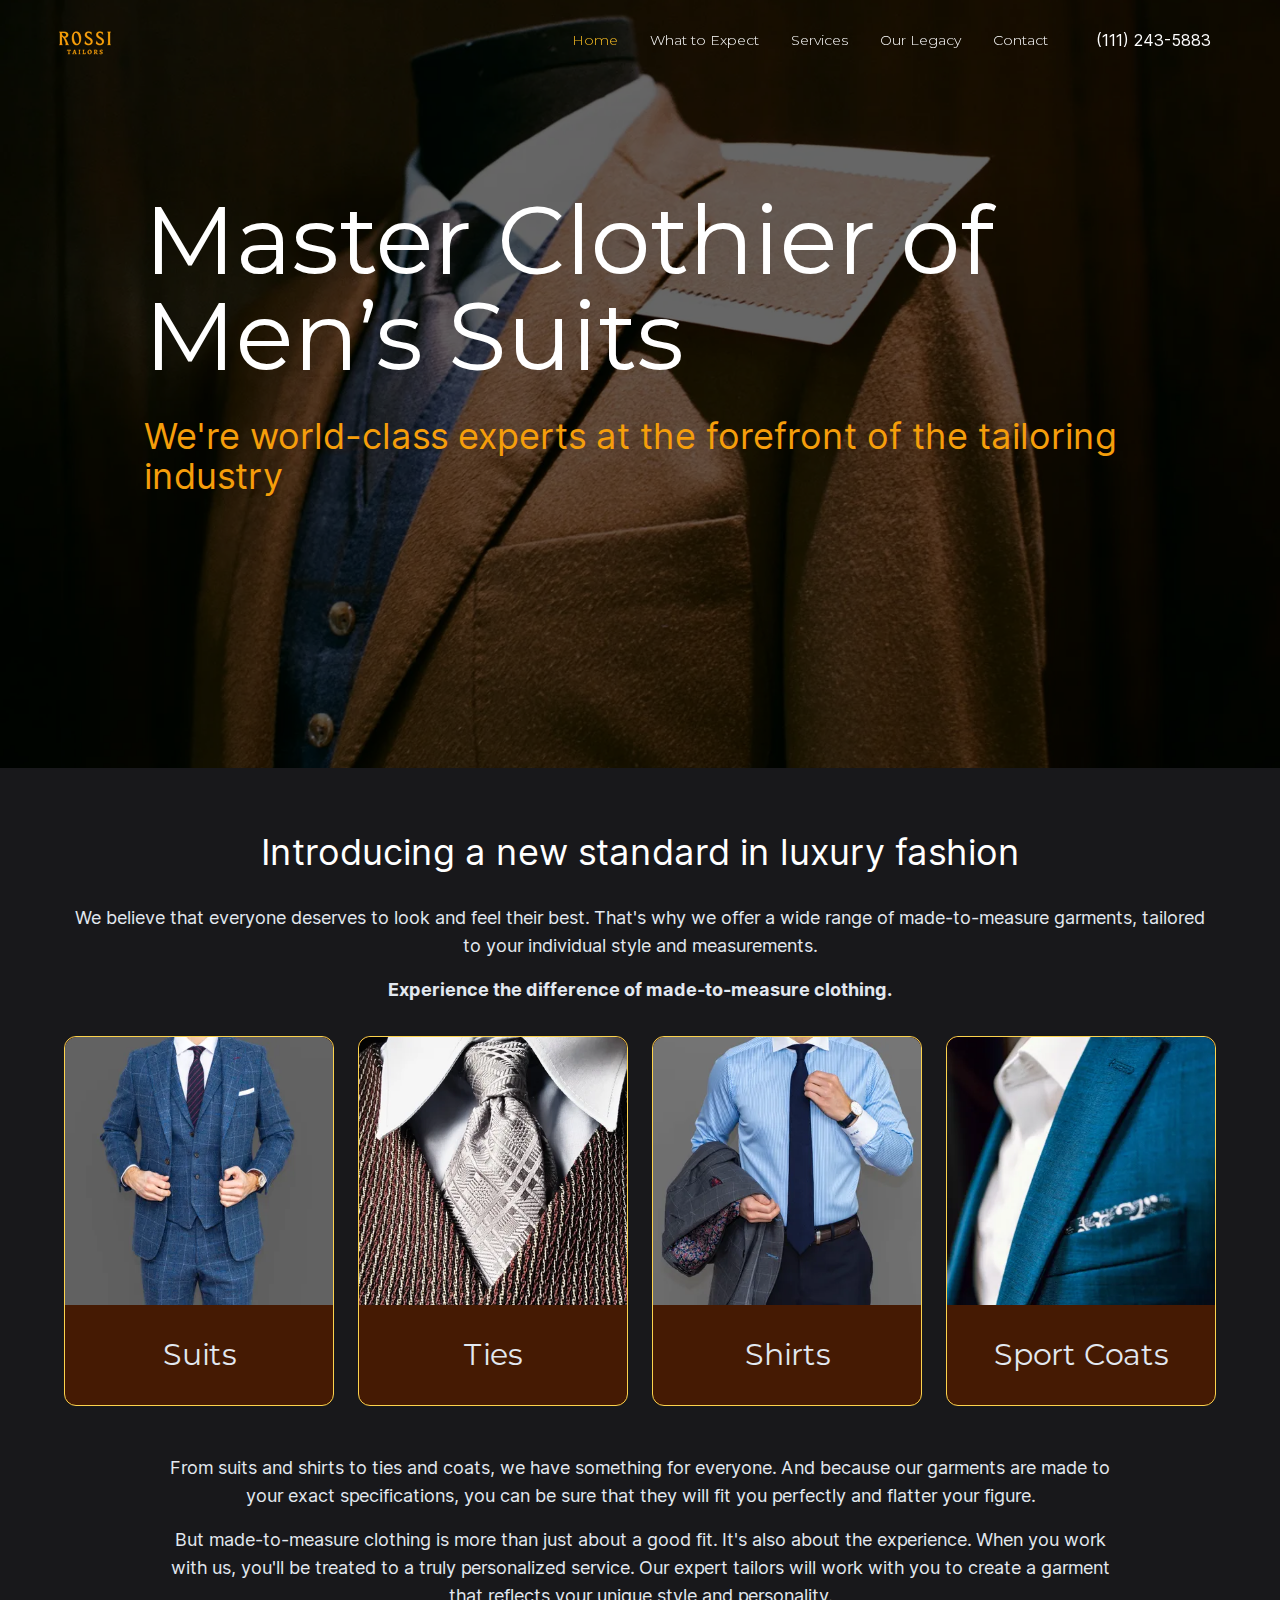
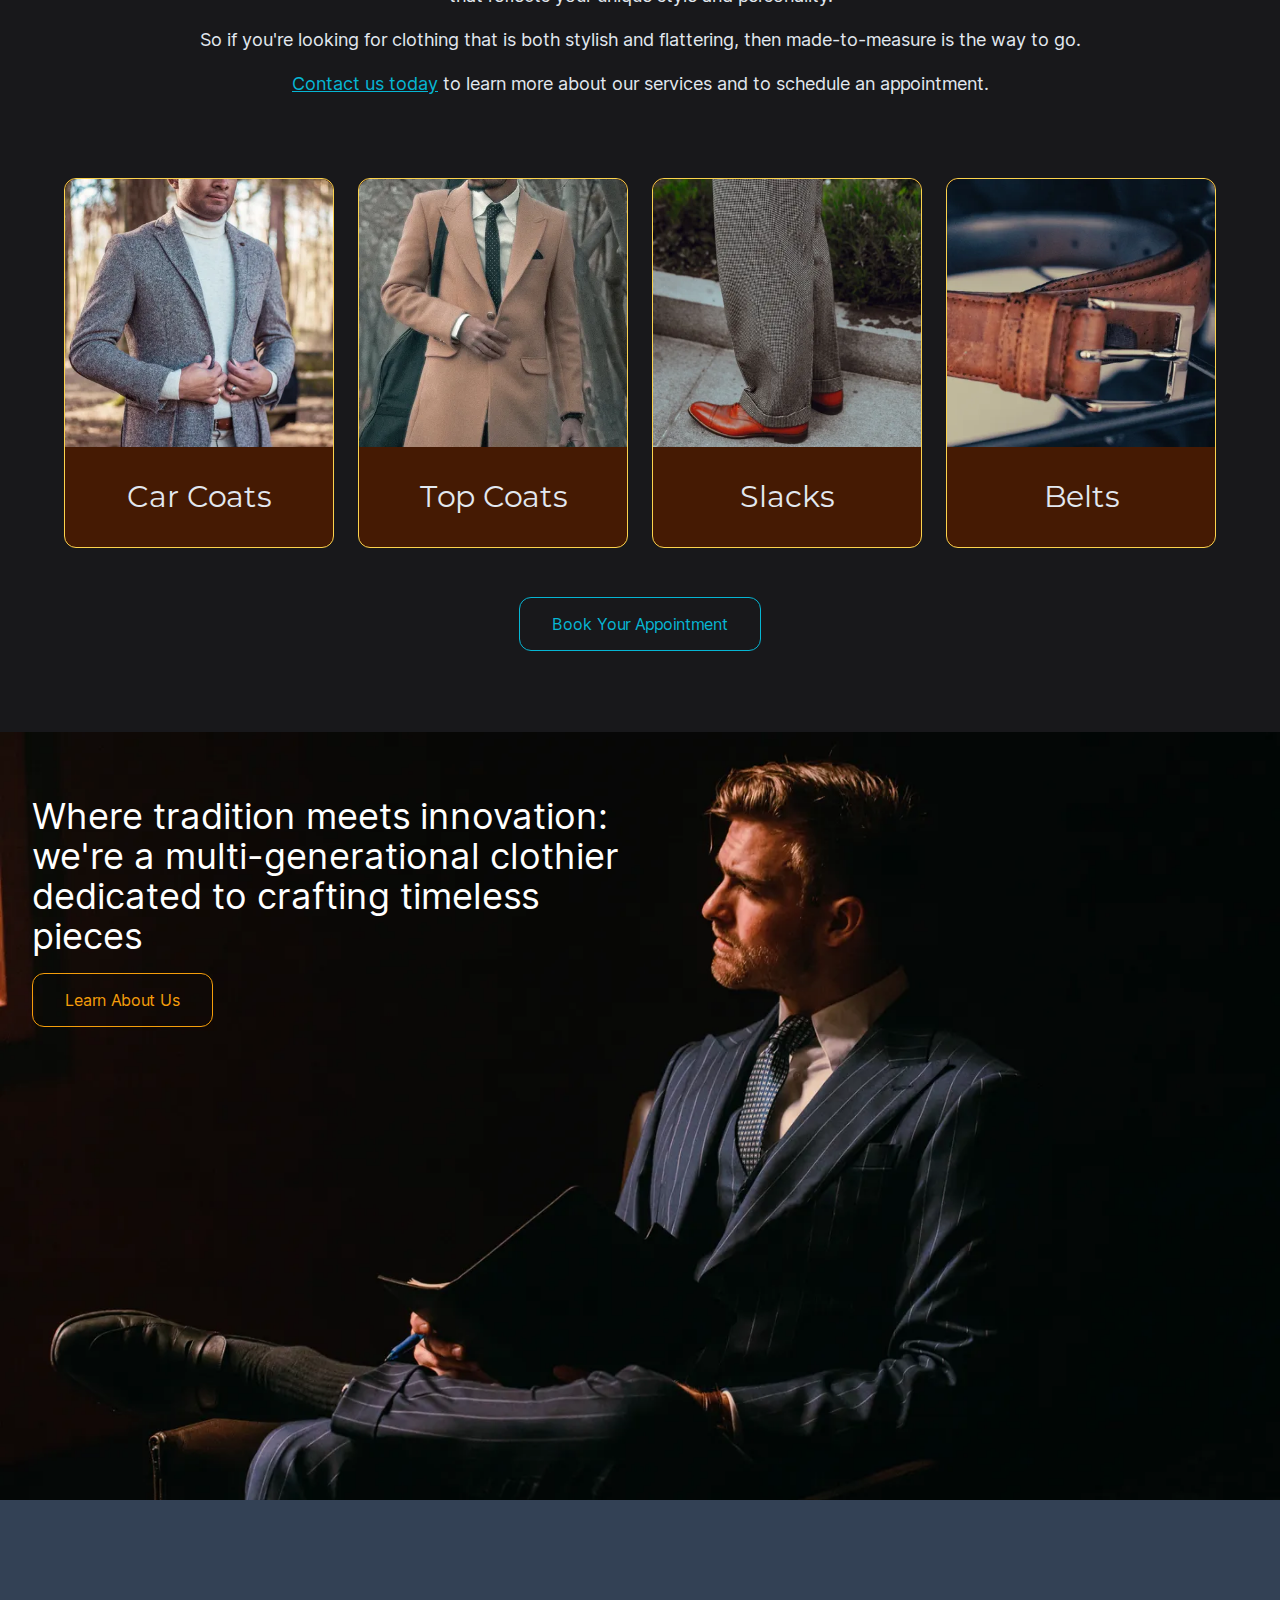
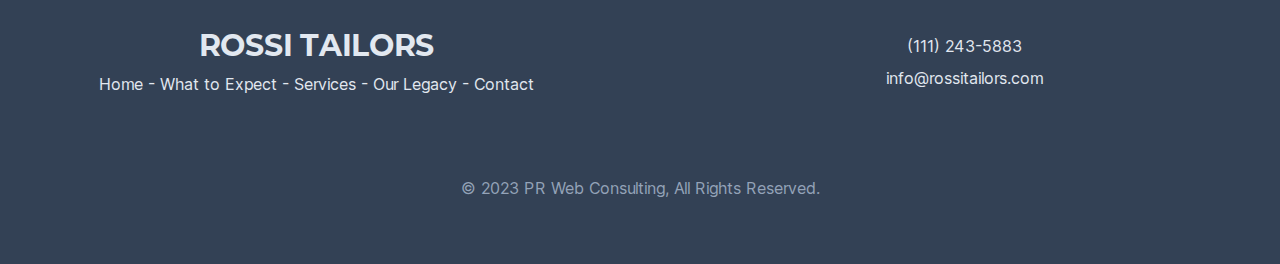
==== commit 2436ea09: "Updates" ====
--- a/index.html
+++ b/index.html
@@ -1,19 +1,19 @@
 <!doctype html>
 <html class="no-js" lang="en">
 <head>
-    <title>Home | Gentlemen Custom Tailor</title>
-    <meta name="description" content="Home | Gentlemen Custom Tailor">
+    <title>Home | Rossi Tailors</title>
+    <meta name="description" content="Home | Rossi Tailors">
     <meta name="viewport" content="width=device-width, initial-scale=1">
 
-    <meta property="og:title" content="Home | Gentlemen Custom Tailor">
+    <meta property="og:title" content="Home | Rossi Tailors">
     <meta property="og:type" content="">
-    <meta property="og:url" content="gentlemencustomtailor.com">
+    <meta property="og:url" content="rossitailors.com">
     <meta property="og:image" content="">
 
     <link href="site.webmanifest" rel="manifest">
     <link href="icon.b06c946a.png" rel="apple-touch-icon">
-    <link href="index.12049274.css" rel="stylesheet">
-    <style>.hero-bg-img{background-image:url(yasamine-june-tOubjwKS6f0-unsplash.29f587ff.webp),url(yasamine-june-tOubjwKS6f0-unsplash.3539c0f8.webp),url(yasamine-june-tOubjwKS6f0-unsplash.42ecb3dc.webp);box-shadow:inset 0 0 0 2000px #0009}.about-bg-img{background-image:url(man-in-chair.791c30e5.webp),url(man-in-chair.d46ed787.webp),url(man-in-chair.2c6f6400.webp)}@font-face{font-display:swap;font-family:Inter;font-weight:300;src:url(Inter-Light.50e93dc3.woff2)format("woff2")}@font-face{font-display:swap;font-family:Inter;font-weight:400;src:url(Inter-Regular.50e93dc3.woff2)format("woff2")}@font-face{font-display:swap;font-family:Inter;font-weight:700;src:url(Inter-Bold.50e93dc3.woff2)format("woff2")}@font-face{font-display:swap;font-family:Montserrat;font-weight:300;src:url(Montserrat-Light.e802397b.woff2)format("woff2")}@font-face{font-display:swap;font-family:Montserrat;font-weight:400;src:url(Montserrat-Regular.e802397b.woff2)format("woff2")}@font-face{font-display:swap;font-family:Montserrat;font-weight:700;src:url(Montserrat-Bold.e802397b.woff2)format("woff2")}.font-sans{font-family:Inter,Nunito,Helvetica Neue,Arial,Noto Sans,sans-serif}.font-serif{font-family:Montserrat,Georgia,Cambria,Times New Roman,Times,serif}</style>
+    <link href="index.56ee2564.css" rel="stylesheet">
+    <style>.hero-bg-img{background-image:url(yasamine-june-tOubjwKS6f0-unsplash.29f587ff.webp),url(yasamine-june-tOubjwKS6f0-unsplash.3539c0f8.webp),url(yasamine-june-tOubjwKS6f0-unsplash.42ecb3dc.webp);background-position:50%;background-repeat:no-repeat;background-size:cover;box-shadow:inset 0 0 0 2000px #0009}.about-bg-img{background-image:url(man-in-chair.791c30e5.webp),url(man-in-chair.d46ed787.webp),url(man-in-chair.2c6f6400.webp)}@font-face{font-display:swap;font-family:Inter;font-weight:300;src:url(Inter-Light.50e93dc3.woff2)format("woff2")}@font-face{font-display:swap;font-family:Inter;font-weight:400;src:url(Inter-Regular.50e93dc3.woff2)format("woff2")}@font-face{font-display:swap;font-family:Inter;font-weight:700;src:url(Inter-Bold.50e93dc3.woff2)format("woff2")}@font-face{font-display:swap;font-family:Montserrat;font-weight:300;src:url(Montserrat-Light.e802397b.woff2)format("woff2")}@font-face{font-display:swap;font-family:Montserrat;font-weight:400;src:url(Montserrat-Regular.e802397b.woff2)format("woff2")}@font-face{font-display:swap;font-family:Montserrat;font-weight:700;src:url(Montserrat-Bold.e802397b.woff2)format("woff2")}.font-sans{font-family:Inter,Nunito,Helvetica Neue,Arial,Noto Sans,sans-serif}.font-serif{font-family:Montserrat,Georgia,Cambria,Times New Roman,Times,serif}</style>
 </head>
 <body class="font-sans bg-white">
 <div>
@@ -24,7 +24,7 @@
                 <div class="z-10 md:flex justify-center group-data-[checked]:opacity-50">
                     <a href="#">
                         <div class="p-1">
-                            <img src="TailorLogo-White.548b93a2.webp" alt="tailor logo">
+                            <img src="RossiLogo.6d9bc693.webp" alt="tailor logo">
                         </div>
                     </a>
                 </div>
@@ -40,13 +40,13 @@
                         <div>
                             <ul class="flex flex-col mr-8 lg:flex-row justify-start lg:justify-center lg:border-none border-t border-t-gray-200 text-center text-serif lg:font-light text-lg lg:text-sm">
                                 <li class="px-4 py-4 flex flex-col justify-center text-primary-400 hover:text-primary-600">
-                                    <a href="#">Home</a>
+                                    <a href="index.html">Home</a>
                                 </li>
                                 <li class="px-4 py-4 flex flex-col justify-center hover:text-primary-400">
-                                    <a href="#">What to Expect</a>
+                                    <a href="process.html">What to Expect</a>
                                 </li>
                                 <li class="px-4 py-4 flex flex-col justify-center hover:text-primary-400">
-                                    <a href="#">Services</a>
+                                    <a href="services.html">Services</a>
                                 </li>
                                 <li class="px-4 py-4 flex flex-col justify-center hover:text-primary-400">
                                     <a href="about.html">Our Legacy</a>
@@ -274,14 +274,14 @@
         <div class="bg-gray-700 text-gray-200 pt-32 pb-16 grid grid-cols-2 gap-4">
             <div class="col-span-2 lg:col-span-1 text-center">
                 <p class="text-3xl uppercase font-bold font-serif mb-2">
-                    Gentlemen Custom Tailor
+                    Rossi Tailors
                 </p>
                 <div>
-                    <a class="hover:text-primary-500" href="#">Home</a>
+                    <a class="hover:text-primary-500" href="index.html">Home</a>
                     <span> - </span>
-                    <a class="hover:text-primary-500" href="#">What to Expect</a>
+                    <a class="hover:text-primary-500" href="process.html">What to Expect</a>
                     <span> - </span>
-                    <a class="hover:text-primary-500" href="#">Services</a>
+                    <a class="hover:text-primary-500" href="services.html">Services</a>
                     <span> - </span>
                     <a class="hover:text-primary-500" href="about.html">Our Legacy</a>
                     <span> - </span>
@@ -293,7 +293,7 @@
                     <a href="tel:1112435883" class="hover:text-primary-400">(111) 243-5883</a>
                 </p>
                 <p>
-                    <a href="mailto:info@gentlemencustomtailor.com" class="hover:text-primary-500">info@gentlemencustomtailor.com</a>
+                    <a href="mailto:info@rossitailors.com" class="hover:text-primary-500">info@rossitailors.com</a>
                 </p>
             </div>
             <div class="col-span-2 text-gray-400 text-center pt-16">
@@ -302,7 +302,7 @@
         </div>
     </div>
 </div>
-<script>const e=document.querySelector("#header");let t=window.scrollY,r=!0,c=window.scrollY,n="top";document.addEventListener("scroll",()=>{let o=window.scrollY,l=r;if(r=o-t>0,o<100){n="top",e.setAttribute("data-scroll",n),t=o;return}if(o<600&&r){t=o;return}r!==l&&(c=o);let d=o-c;// if (changeInScroll > 60) {
+<script>const e=document.querySelector("#header");let t=window.scrollY,r=!0,c=window.scrollY,n="top";document.addEventListener("scroll",()=>{let o=window.scrollY,l=r;if(r=o-t>0,o<100){n="top",e.setAttribute("data-scroll",n),t=o;return}if(o<200&&r){t=o;return}r!==l&&(c=o);let d=o-c;// if (changeInScroll > 60) {
 //   header.setAttribute('data-scroll', 'down');
 //
 //   previousScroll = scroll;
--- a/index.56ee2564.css
+++ b/index.56ee2564.css
@@ -0,0 +1,3 @@
+/*! tailwindcss v3.3.3 | MIT License | https://tailwindcss.com*/
+*,:after,:before{box-sizing:border-box;border:0 solid #e2e8f0}:after,:before{--tw-content:""}html{-webkit-text-size-adjust:100%;font-feature-settings:normal;font-variation-settings:normal;tab-size:4;font-family:Nunito,Helvetica Neue,Arial,Noto Sans,sans-serif;line-height:1.5}body{line-height:inherit;margin:0}hr{color:inherit;border-top-width:1px;height:0}abbr:where([title]){-webkit-text-decoration:underline dotted;text-decoration:underline dotted}h1,h2,h3,h4,h5,h6{font-size:inherit;font-weight:inherit}a{color:inherit;-webkit-text-decoration:inherit;-webkit-text-decoration:inherit;text-decoration:inherit}b,strong{font-weight:bolder}code,kbd,pre,samp{font-family:ui-monospace,SFMono-Regular,Menlo,Monaco,Consolas,Liberation Mono,Courier New,monospace;font-size:1em}small{font-size:80%}sub,sup{vertical-align:baseline;font-size:75%;line-height:0;position:relative}sub{bottom:-.25em}sup{top:-.5em}table{border-collapse:collapse;border-color:inherit;text-indent:0}button,input,optgroup,select,textarea{font-feature-settings:inherit;color:inherit;font-variation-settings:inherit;font-family:inherit;font-size:100%;font-weight:inherit;line-height:inherit;margin:0;padding:0}button,select{text-transform:none}[type=button],[type=reset],[type=submit],button{-webkit-appearance:button;background-color:#0000;background-image:none}:-moz-focusring{outline:auto}:-moz-ui-invalid{box-shadow:none}progress{vertical-align:baseline}::-webkit-inner-spin-button{height:auto}::-webkit-outer-spin-button{height:auto}[type=search]{-webkit-appearance:textfield;outline-offset:-2px}::-webkit-search-decoration{-webkit-appearance:none}::-webkit-file-upload-button{-webkit-appearance:button;font:inherit}summary{display:list-item}blockquote,dd,dl,figure,h1,h2,h3,h4,h5,h6,hr,p,pre,fieldset{margin:0}fieldset,legend{padding:0}menu,ol,ul{margin:0;padding:0;list-style:none}dialog{padding:0}textarea{resize:vertical}input::placeholder,textarea::placeholder{color:#94a3b8;opacity:1}[role=button],button{cursor:pointer}:disabled{cursor:default}audio,canvas,embed,iframe,img,object,svg,video{vertical-align:middle;display:block}img,video{max-width:100%;height:auto}[hidden]{display:none}*,:after,:before,::backdrop{--tw-border-spacing-x:0;--tw-border-spacing-y:0;--tw-translate-x:0;--tw-translate-y:0;--tw-rotate:0;--tw-skew-x:0;--tw-skew-y:0;--tw-scale-x:1;--tw-scale-y:1;--tw-pan-x: ;--tw-pan-y: ;--tw-pinch-zoom: ;--tw-scroll-snap-strictness:proximity;--tw-gradient-from-position: ;--tw-gradient-via-position: ;--tw-gradient-to-position: ;--tw-ordinal: ;--tw-slashed-zero: ;--tw-numeric-figure: ;--tw-numeric-spacing: ;--tw-numeric-fraction: ;--tw-ring-inset: ;--tw-ring-offset-width:0px;--tw-ring-offset-color:#fff;--tw-ring-color:#3b82f680;--tw-ring-offset-shadow:0 0 #0000;--tw-ring-shadow:0 0 #0000;--tw-shadow:0 0 #0000;--tw-shadow-colored:0 0 #0000;--tw-blur: ;--tw-brightness: ;--tw-contrast: ;--tw-grayscale: ;--tw-hue-rotate: ;--tw-invert: ;--tw-saturate: ;--tw-sepia: ;--tw-drop-shadow: ;--tw-backdrop-blur: ;--tw-backdrop-brightness: ;--tw-backdrop-contrast: ;--tw-backdrop-grayscale: ;--tw-backdrop-hue-rotate: ;--tw-backdrop-invert: ;--tw-backdrop-opacity: ;--tw-backdrop-saturate: ;--tw-backdrop-sepia: }.active>.accordion-title>div>svg{flex:1}.active>.accordion-title>p{flex:1;max-width:75%}.active>.accordion-title{--tw-border-opacity:1;border-color:rgb(217 119 6/var(--tw-border-opacity));border-width:1px;border-radius:9999px}.accordion>li.active>.accordion-content,.hidden-content-container.active .hidden-content:not(.fixed){max-height:100vh}.circle-box{text-align:center;border-radius:9999px;align-items:center;width:5rem;height:5rem;margin-left:auto;margin-right:auto;display:flex}.circle-box p{width:100%;margin:0;padding:0;font-size:1.125rem;line-height:1.75rem}.circle-box.circle-primary{--tw-bg-opacity:1;background-color:rgb(255 251 235/var(--tw-bg-opacity))}.circle-box.circle-primary p{--tw-text-opacity:1;color:rgb(180 83 9/var(--tw-text-opacity))}.fixed{position:fixed}.absolute{position:absolute}.relative{position:relative}.bottom-0{bottom:0}.left-0{left:0}.right-0{right:0}.top-0{top:0}.z-10{z-index:10}.z-20{z-index:20}.order-1{order:1}.order-2{order:2}.col-span-1{grid-column:span 1/span 1}.col-span-2{grid-column:span 2/span 2}.col-span-3{grid-column:span 3/span 3}.col-span-4{grid-column:span 4/span 4}.float-right{float:right}.m-auto{margin:auto}.mx-8{margin-left:2rem;margin-right:2rem}.mx-auto{margin-left:auto;margin-right:auto}.my-8{margin-top:2rem;margin-bottom:2rem}.mb-1{margin-bottom:.25rem}.mb-12{margin-bottom:3rem}.mb-16{margin-bottom:4rem}.mb-2{margin-bottom:.5rem}.mb-4{margin-bottom:1rem}.mb-8{margin-bottom:2rem}.mr-4{margin-right:1rem}.mr-8{margin-right:2rem}.mt-20{margin-top:5rem}.block{display:block}.flex{display:flex}.grid{display:grid}.hidden{display:none}.h-1{height:.25rem}.h-10{height:2.5rem}.h-\[1\.626rem\]{height:1.626rem}.h-full{height:100%}.min-h-\[667px\]{min-height:667px}.w-10{width:2.5rem}.w-11\/12{width:91.6667%}.w-8{width:2rem}.w-full{width:100%}.max-w-6xl{max-width:72rem}.max-w-7xl{max-width:80rem}.max-w-\[50\%\]{max-width:50%}.max-w-\[66\%\]{max-width:66%}.max-w-xl{max-width:36rem}.flex-1{flex:1}.origin-bottom-right{transform-origin:100% 100%}.origin-top-right{transform-origin:100% 0}.translate-y-0{--tw-translate-y:0px}.translate-y-0,.translate-y-\[-150\%\]{transform:translate(var(--tw-translate-x),var(--tw-translate-y))rotate(var(--tw-rotate))skewX(var(--tw-skew-x))skewY(var(--tw-skew-y))scaleX(var(--tw-scale-x))scaleY(var(--tw-scale-y))}.translate-y-\[-150\%\]{--tw-translate-y:-150%}.transform{transform:translate(var(--tw-translate-x),var(--tw-translate-y))rotate(var(--tw-rotate))skewX(var(--tw-skew-x))skewY(var(--tw-skew-y))scaleX(var(--tw-scale-x))scaleY(var(--tw-scale-y))}.cursor-pointer{cursor:pointer}.grid-cols-2{grid-template-columns:repeat(2,minmax(0,1fr))}.grid-cols-3{grid-template-columns:repeat(3,minmax(0,1fr))}.grid-cols-4{grid-template-columns:repeat(4,minmax(0,1fr))}.flex-col{flex-direction:column}.items-center{align-items:center}.justify-start{justify-content:flex-start}.justify-center{justify-content:center}.justify-between{justify-content:space-between}.gap-12{gap:3rem}.gap-4{gap:1rem}.gap-6{gap:1.5rem}.gap-8{gap:2rem}.overflow-auto{overflow:auto}.overflow-hidden{overflow:hidden}.rounded-full{border-radius:9999px}.rounded-xl{border-radius:.75rem}.rounded-b-xl{border-bottom-right-radius:.75rem;border-bottom-left-radius:.75rem}.rounded-t-xl{border-top-left-radius:.75rem;border-top-right-radius:.75rem}.border{border-width:1px}.border-2{border-width:2px}.border-t{border-top-width:1px}.border-primary-200{--tw-border-opacity:1;border-color:rgb(253 230 138/var(--tw-border-opacity))}.border-primary-300{--tw-border-opacity:1;border-color:rgb(252 211 77/var(--tw-border-opacity))}.border-primary-400{--tw-border-opacity:1;border-color:rgb(251 191 36/var(--tw-border-opacity))}.border-primary-500{--tw-border-opacity:1;border-color:rgb(245 158 11/var(--tw-border-opacity))}.border-secondary-500{--tw-border-opacity:1;border-color:rgb(6 182 212/var(--tw-border-opacity))}.border-t-gray-200{--tw-border-opacity:1;border-top-color:rgb(226 232 240/var(--tw-border-opacity))}.bg-gray-200{--tw-bg-opacity:1;background-color:rgb(226 232 240/var(--tw-bg-opacity))}.bg-gray-700{--tw-bg-opacity:1;background-color:rgb(51 65 85/var(--tw-bg-opacity))}.bg-gray-norm-600{--tw-bg-opacity:1;background-color:rgb(75 85 99/var(--tw-bg-opacity))}.bg-gray-norm-800{--tw-bg-opacity:1;background-color:rgb(31 41 55/var(--tw-bg-opacity))}.bg-primary-50{--tw-bg-opacity:1;background-color:rgb(255 251 235/var(--tw-bg-opacity))}.bg-primary-800{--tw-bg-opacity:1;background-color:rgb(146 64 14/var(--tw-bg-opacity))}.bg-primary-950{--tw-bg-opacity:1;background-color:rgb(69 26 3/var(--tw-bg-opacity))}.bg-secondary-950{--tw-bg-opacity:1;background-color:rgb(8 51 68/var(--tw-bg-opacity))}.bg-transparent{background-color:#0000}.bg-white{--tw-bg-opacity:1;background-color:rgb(255 255 255/var(--tw-bg-opacity))}.bg-zinc-800{--tw-bg-opacity:1;background-color:rgb(39 39 42/var(--tw-bg-opacity))}.bg-zinc-900{--tw-bg-opacity:1;background-color:rgb(24 24 27/var(--tw-bg-opacity))}.bg-zinc-950{background-color:rgb(9 9 11/var(--tw-bg-opacity))}.bg-opacity-100,.bg-zinc-950{--tw-bg-opacity:1}.bg-opacity-25{--tw-bg-opacity:.25}.bg-cover{background-size:cover}.bg-center{background-position:50%}.bg-no-repeat{background-repeat:no-repeat}.p-1{padding:.25rem}.p-4{padding:1rem}.p-8{padding:2rem}.px-0{padding-left:0;padding-right:0}.px-12{padding-left:3rem;padding-right:3rem}.px-2{padding-left:.5rem;padding-right:.5rem}.px-4{padding-left:1rem;padding-right:1rem}.px-8{padding-left:2rem;padding-right:2rem}.py-12{padding-top:3rem;padding-bottom:3rem}.py-16{padding-top:4rem;padding-bottom:4rem}.py-2{padding-top:.5rem;padding-bottom:.5rem}.py-32{padding-top:8rem;padding-bottom:8rem}.py-4{padding-top:1rem;padding-bottom:1rem}.py-6{padding-top:1.5rem;padding-bottom:1.5rem}.py-8{padding-top:2rem;padding-bottom:2rem}.pb-12{padding-bottom:3rem}.pb-16{padding-bottom:4rem}.pb-32{padding-bottom:8rem}.pb-4{padding-bottom:1rem}.pb-6{padding-bottom:1.5rem}.pb-8{padding-bottom:2rem}.pl-8{padding-left:2rem}.pt-16{padding-top:4rem}.pt-32{padding-top:8rem}.pt-4{padding-top:1rem}.text-center{text-align:center}.text-right{text-align:right}.font-sans{font-family:Nunito,Helvetica Neue,Arial,Noto Sans,sans-serif}.font-serif{font-family:Georgia,Cambria,Times New Roman,Times,serif}.text-2xl{font-size:1.5rem;line-height:2rem}.text-3xl{font-size:1.875rem;line-height:2.25rem}.text-4xl{font-size:2.25rem;line-height:2.5rem}.text-5xl{font-size:3rem;line-height:1}.text-lg{font-size:1.125rem}.text-lg,.text-xl{line-height:1.75rem}.text-xl{font-size:1.25rem}.font-bold{font-weight:700}.uppercase{text-transform:uppercase}.italic{font-style:italic}.text-gray-100{--tw-text-opacity:1;color:rgb(241 245 249/var(--tw-text-opacity))}.text-gray-200{--tw-text-opacity:1;color:rgb(226 232 240/var(--tw-text-opacity))}.text-gray-300{--tw-text-opacity:1;color:rgb(203 213 225/var(--tw-text-opacity))}.text-gray-400{--tw-text-opacity:1;color:rgb(148 163 184/var(--tw-text-opacity))}.text-primary-300{--tw-text-opacity:1;color:rgb(252 211 77/var(--tw-text-opacity))}.text-primary-400{--tw-text-opacity:1;color:rgb(251 191 36/var(--tw-text-opacity))}.text-primary-500{--tw-text-opacity:1;color:rgb(245 158 11/var(--tw-text-opacity))}.text-primary-600{--tw-text-opacity:1;color:rgb(217 119 6/var(--tw-text-opacity))}.text-primary-700{--tw-text-opacity:1;color:rgb(180 83 9/var(--tw-text-opacity))}.text-secondary-400{--tw-text-opacity:1;color:rgb(34 211 238/var(--tw-text-opacity))}.text-secondary-500{--tw-text-opacity:1;color:rgb(6 182 212/var(--tw-text-opacity))}.text-white{--tw-text-opacity:1;color:rgb(255 255 255/var(--tw-text-opacity))}.underline{text-decoration-line:underline}.opacity-0{opacity:0}.transition-\[z-index\]{transition-property:z-index;transition-duration:.15s;transition-timing-function:cubic-bezier(.4,0,.2,1)}.transition-all{transition-property:all;transition-duration:.15s;transition-timing-function:cubic-bezier(.4,0,.2,1)}.transition-transform{transition-property:transform;transition-duration:.15s;transition-timing-function:cubic-bezier(.4,0,.2,1)}.delay-200{transition-delay:.2s}.duration-300{transition-duration:.3s}.duration-500{transition-duration:.5s}.ease-in-out{transition-timing-function:cubic-bezier(.4,0,.2,1)}.will-change-transform{will-change:transform}.font-sans.fonts-loaded{font-family:Inter,Nunito,Helvetica Neue,Arial,Noto Sans,sans-serif}.font-serif.fonts-loaded{font-family:Montserrat,Georgia,Cambria,Times New Roman,Times,serif}.scrollbar-hidden::-webkit-scrollbar{display:none}.scrollbar-hidden{-ms-overflow-style:none;scrollbar-width:none}pre{overflow-x:auto!important}pre code{word-wrap:normal;overflow-wrap:normal;white-space:pre}.fancy-text{-webkit-text-fill-color:transparent;-webkit-text-stroke-width:1px;-webkit-text-stroke-color:#121518;text-shadow:3px 3px #dbdddf;font-weight:700}.text-5xl.fancy-text,.text-6xl.fancy-text,.text-7xl.fancy-text,h1.fancy-text,h2.fancy-text,h3.fancy-text{text-shadow:5px 5px #dbdddf}.hover\:border-primary-300:hover{--tw-border-opacity:1;border-color:rgb(252 211 77/var(--tw-border-opacity))}.hover\:border-secondary-300:hover{--tw-border-opacity:1;border-color:rgb(103 232 249/var(--tw-border-opacity))}.hover\:text-primary-200:hover{--tw-text-opacity:1;color:rgb(253 230 138/var(--tw-text-opacity))}.hover\:text-primary-300:hover{--tw-text-opacity:1;color:rgb(252 211 77/var(--tw-text-opacity))}.hover\:text-primary-400:hover{--tw-text-opacity:1;color:rgb(251 191 36/var(--tw-text-opacity))}.hover\:text-primary-500:hover{--tw-text-opacity:1;color:rgb(245 158 11/var(--tw-text-opacity))}.hover\:text-primary-600:hover{--tw-text-opacity:1;color:rgb(217 119 6/var(--tw-text-opacity))}.hover\:text-secondary-300:hover{--tw-text-opacity:1;color:rgb(103 232 249/var(--tw-text-opacity))}.hover\:text-secondary-700:hover{--tw-text-opacity:1;color:rgb(14 116 144/var(--tw-text-opacity))}.hover\:shadow-md:hover{--tw-shadow:0 4px 6px -1px #0000001a,0 2px 4px -2px #0000001a;--tw-shadow-colored:0 4px 6px -1px var(--tw-shadow-color),0 2px 4px -2px var(--tw-shadow-color);box-shadow:var(--tw-ring-offset-shadow,0 0 #0000),var(--tw-ring-shadow,0 0 #0000),var(--tw-shadow)}.hover\:shadow-primary-700:hover{--tw-shadow-color:#b45309;--tw-shadow:var(--tw-shadow-colored)}.hover\:shadow-secondary-700:hover{--tw-shadow-color:#0e7490;--tw-shadow:var(--tw-shadow-colored)}.data-\[checked\]\:z-20[data-checked]{z-index:20}.group[data-checked] .group-data-\[checked\]\:min-h-screen{min-height:100vh}.group[data-checked] .group-data-\[checked\]\:translate-y-0{--tw-translate-y:0px}.group[data-checked] .group-data-\[checked\]\:translate-y-0,.group[data-scroll=down] .group-data-\[scroll\=\'down\'\]\:translate-y-\[-150\%\]{transform:translate(var(--tw-translate-x),var(--tw-translate-y))rotate(var(--tw-rotate))skewX(var(--tw-skew-x))skewY(var(--tw-skew-y))scaleX(var(--tw-scale-x))scaleY(var(--tw-scale-y))}.group[data-scroll=down] .group-data-\[scroll\=\'down\'\]\:translate-y-\[-150\%\]{--tw-translate-y:-150%}.group[data-scroll=up] .group-data-\[scroll\=\'up\'\]\:translate-y-0{--tw-translate-y:0px}.group[data-checked] .group-data-\[checked\]\:-rotate-45,.group[data-scroll=up] .group-data-\[scroll\=\'up\'\]\:translate-y-0{transform:translate(var(--tw-translate-x),var(--tw-translate-y))rotate(var(--tw-rotate))skewX(var(--tw-skew-x))skewY(var(--tw-skew-y))scaleX(var(--tw-scale-x))scaleY(var(--tw-scale-y))}.group[data-checked] .group-data-\[checked\]\:-rotate-45{--tw-rotate:-45deg}.group[data-checked] .group-data-\[checked\]\:rotate-45{--tw-rotate:45deg}.group[data-checked] .group-data-\[checked\]\:rotate-45,.group[data-checked] .group-data-\[checked\]\:scale-y-0{transform:translate(var(--tw-translate-x),var(--tw-translate-y))rotate(var(--tw-rotate))skewX(var(--tw-skew-x))skewY(var(--tw-skew-y))scaleX(var(--tw-scale-x))scaleY(var(--tw-scale-y))}.group[data-checked] .group-data-\[checked\]\:scale-y-0{--tw-scale-y:0}.group[data-scroll=top] .group-data-\[scroll\=\'top\'\]\:bg-transparent{background-color:#0000}.group[data-checked] .group-data-\[checked\]\:bg-opacity-90{--tw-bg-opacity:.9}.group[data-checked] .group-data-\[checked\]\:opacity-100{opacity:1}.group[data-checked] .group-data-\[checked\]\:opacity-50{opacity:.5}@media (width>=640px){.sm\:max-w-\[50\%\]{max-width:50%}.sm\:text-2xl{font-size:1.5rem;line-height:2rem}.sm\:text-xl{font-size:1.25rem;line-height:1.75rem}}@media (width>=768px){.md\:col-span-1{grid-column:span 1/span 1}.md\:col-span-2{grid-column:span 2/span 2}.md\:col-span-3{grid-column:span 3/span 3}.md\:float-none{float:none}.md\:flex{display:flex}.md\:min-h-\[768px\]{min-height:768px}.md\:max-w-3xl{max-width:48rem}.md\:px-16{padding-left:4rem;padding-right:4rem}.md\:px-4{padding-left:1rem;padding-right:1rem}.md\:text-left{text-align:left}.md\:text-3xl{font-size:1.875rem;line-height:2.25rem}.md\:text-5xl{font-size:3rem;line-height:1}.md\:text-6xl{font-size:3.75rem;line-height:1}.md\:text-xl{font-size:1.25rem;line-height:1.75rem}}@media (width>=1024px){.lg\:relative{position:relative}.lg\:order-1{order:1}.lg\:order-2{order:2}.lg\:col-span-1{grid-column:span 1/span 1}.lg\:col-span-2{grid-column:span 2/span 2}.lg\:col-span-3{grid-column:span 3/span 3}.lg\:mx-0{margin-left:0;margin-right:0}.lg\:mb-0{margin-bottom:0}.lg\:mb-24{margin-bottom:6rem}.lg\:mt-0{margin-top:0}.lg\:block{display:block}.lg\:flex{display:flex}.lg\:hidden{display:none}.lg\:max-w-5xl{max-width:64rem}.lg\:transform-none{transform:none}.lg\:flex-row{flex-direction:row}.lg\:flex-col{flex-direction:column}.lg\:justify-center{justify-content:center}.lg\:overflow-auto{overflow:auto}.lg\:rounded-b-none{border-bottom-right-radius:0;border-bottom-left-radius:0}.lg\:border-none{border-style:none}.lg\:px-16{padding-left:4rem;padding-right:4rem}.lg\:px-24{padding-left:6rem;padding-right:6rem}.lg\:pb-0{padding-bottom:0}.lg\:pt-48{padding-top:12rem}.lg\:text-4xl{font-size:2.25rem;line-height:2.5rem}.lg\:text-6xl{font-size:3.75rem;line-height:1}.lg\:text-8xl{font-size:6rem;line-height:1}.lg\:text-lg{font-size:1.125rem;line-height:1.75rem}.lg\:text-sm{font-size:.875rem;line-height:1.25rem}.lg\:font-light{font-weight:300}.lg\:opacity-100{opacity:1}.lg\:transition-none{transition-property:none}.lg\:will-change-auto{will-change:auto}}
+/*# sourceMappingURL=index.56ee2564.css.map */
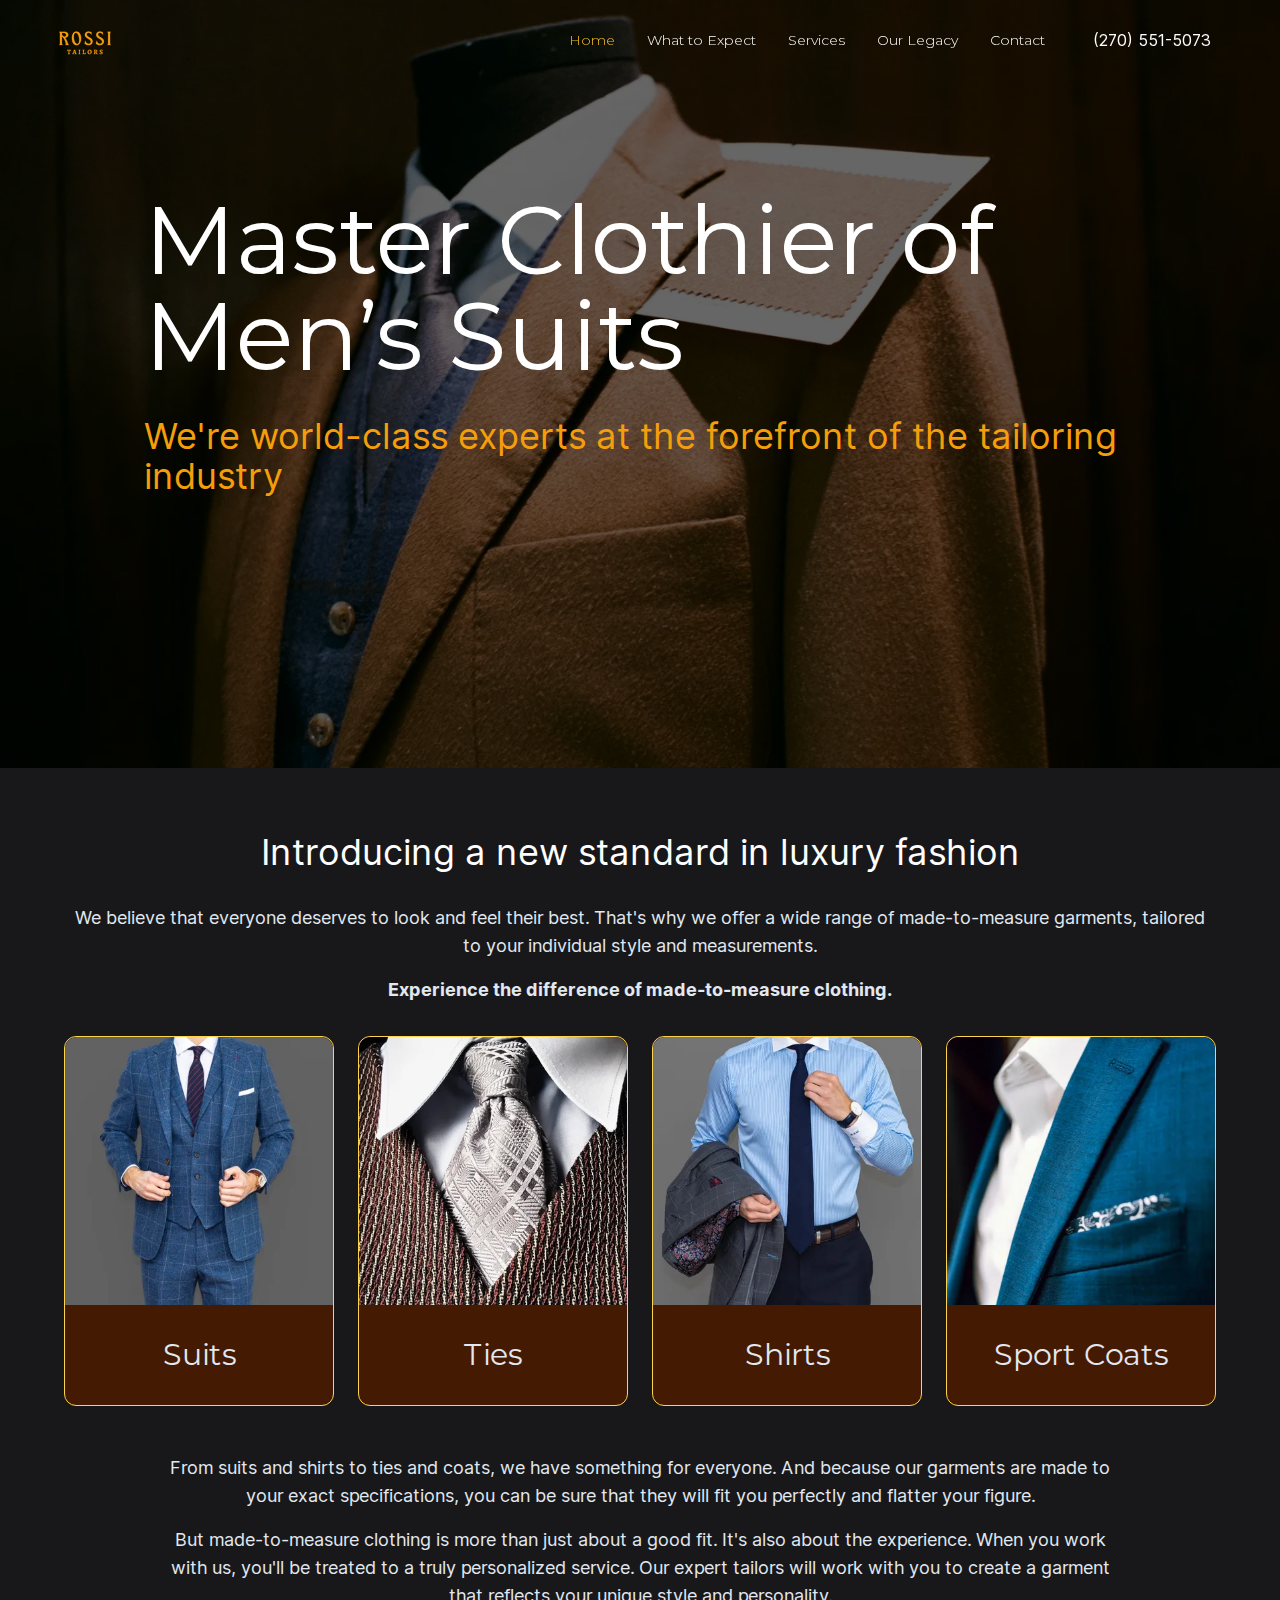
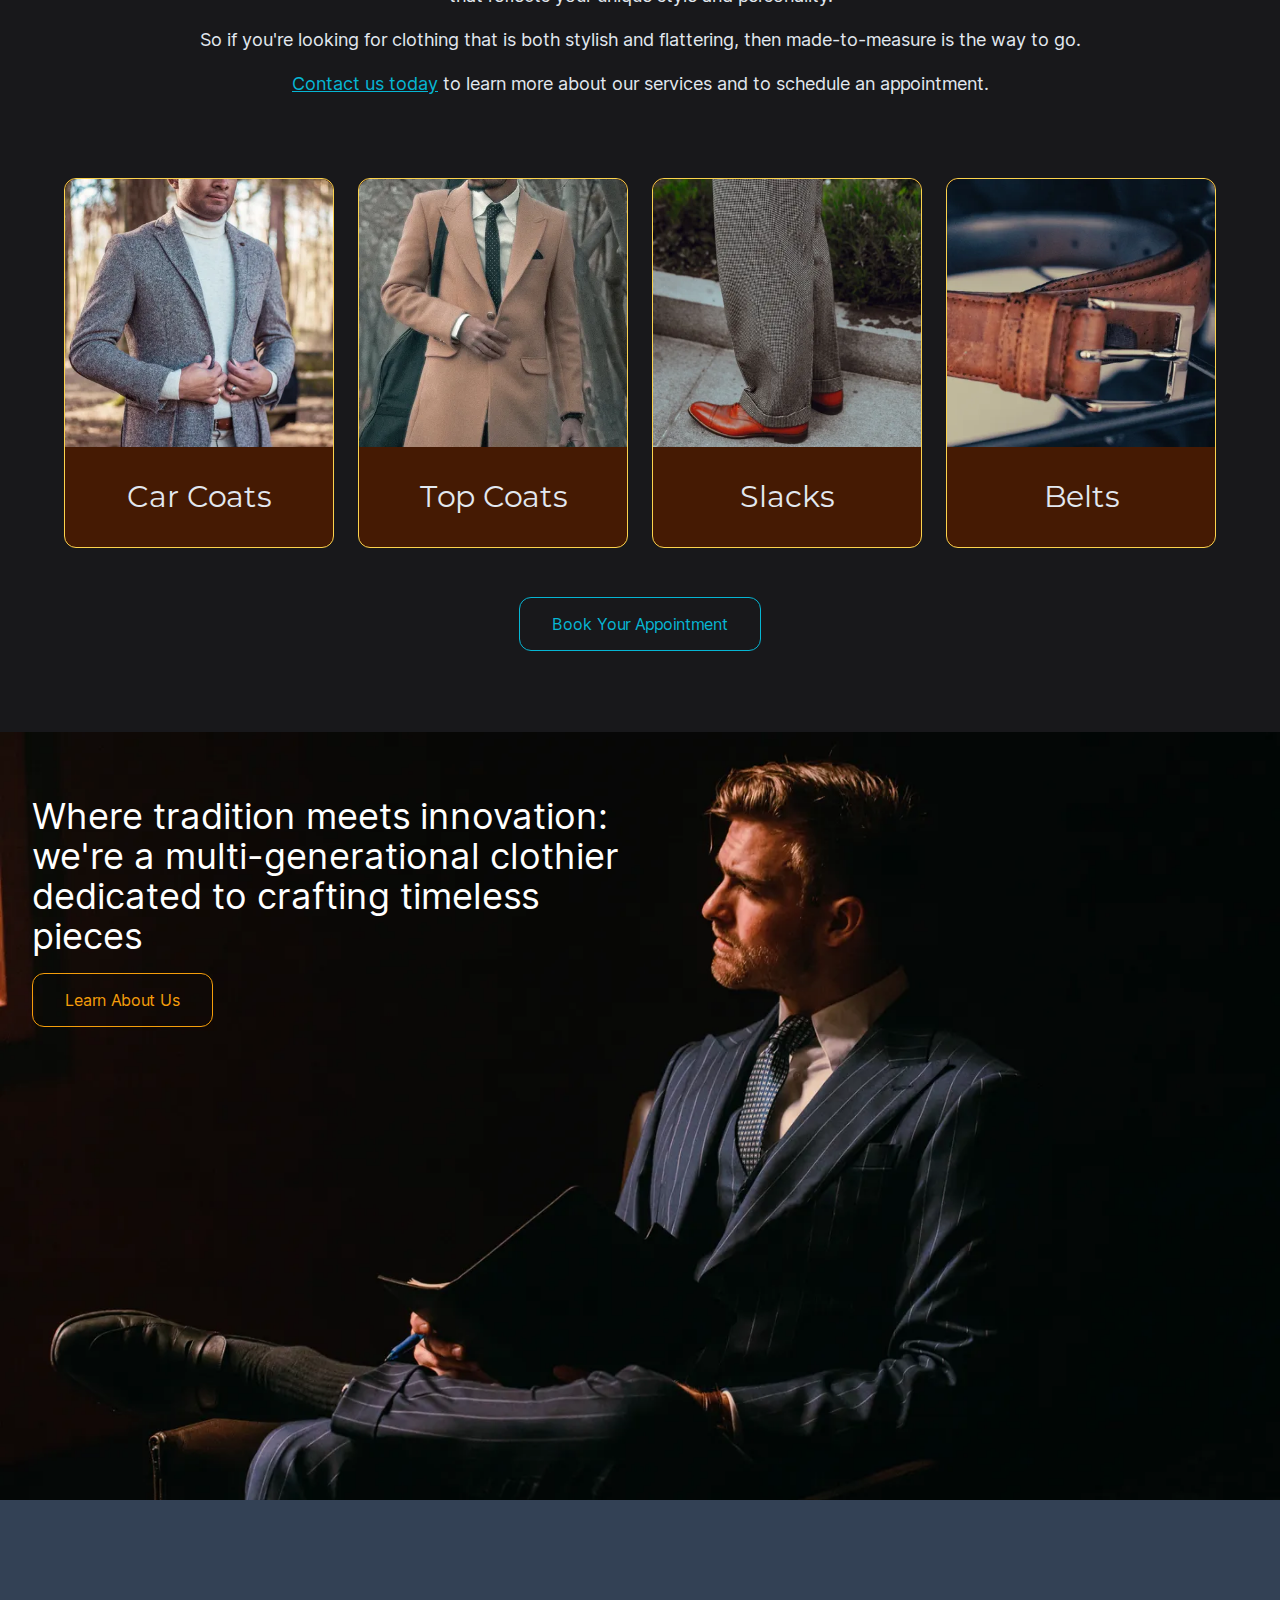
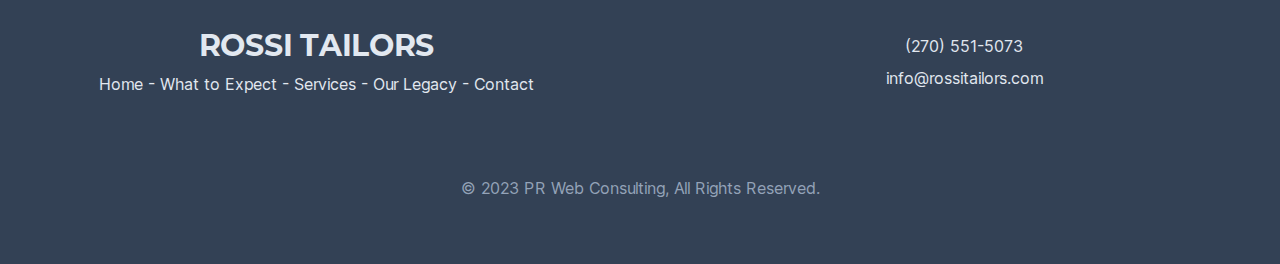
==== commit c39d9a1b: "Updates" ====
--- a/index.html
+++ b/index.html
@@ -12,8 +12,8 @@
 
     <link href="site.webmanifest" rel="manifest">
     <link href="icon.b06c946a.png" rel="apple-touch-icon">
-    <link href="index.56ee2564.css" rel="stylesheet">
-    <style>.hero-bg-img{background-image:url(yasamine-june-tOubjwKS6f0-unsplash.29f587ff.webp),url(yasamine-june-tOubjwKS6f0-unsplash.3539c0f8.webp),url(yasamine-june-tOubjwKS6f0-unsplash.42ecb3dc.webp);background-position:50%;background-repeat:no-repeat;background-size:cover;box-shadow:inset 0 0 0 2000px #0009}.about-bg-img{background-image:url(man-in-chair.791c30e5.webp),url(man-in-chair.d46ed787.webp),url(man-in-chair.2c6f6400.webp)}@font-face{font-display:swap;font-family:Inter;font-weight:300;src:url(Inter-Light.50e93dc3.woff2)format("woff2")}@font-face{font-display:swap;font-family:Inter;font-weight:400;src:url(Inter-Regular.50e93dc3.woff2)format("woff2")}@font-face{font-display:swap;font-family:Inter;font-weight:700;src:url(Inter-Bold.50e93dc3.woff2)format("woff2")}@font-face{font-display:swap;font-family:Montserrat;font-weight:300;src:url(Montserrat-Light.e802397b.woff2)format("woff2")}@font-face{font-display:swap;font-family:Montserrat;font-weight:400;src:url(Montserrat-Regular.e802397b.woff2)format("woff2")}@font-face{font-display:swap;font-family:Montserrat;font-weight:700;src:url(Montserrat-Bold.e802397b.woff2)format("woff2")}.font-sans{font-family:Inter,Nunito,Helvetica Neue,Arial,Noto Sans,sans-serif}.font-serif{font-family:Montserrat,Georgia,Cambria,Times New Roman,Times,serif}</style>
+    <link href="index.d749470f.css" rel="stylesheet">
+    <link href="index.8e56ee60.css" rel="stylesheet">
 </head>
 <body class="font-sans bg-white">
 <div>
@@ -36,7 +36,7 @@
 
                 <!-- navigation links -->
                 <div class="lg:relative flex fixed overflow-hidden text-white font-serif lg:overflow-auto top-0 bottom-0 left-0 right-0 mt-20 lg:mt-0">
-                    <div class="pb-4 lg:pb-0 lg:transition-none lg:transform-none lg:will-change-auto relative bg-opacity-25 flex flex-col text-center w-full h-full overflow-auto opacity-0 lg:opacity-100 ease-in-out duration-500 translate-y-[-150%] group-data-[checked]:opacity-100 group-data-[checked]:translate-y-0 scrollbar-hidden" style="will-change:transform,opacity,scroll-position;transition-property:transform,opacity">
+                    <div class="nav-links pb-4 lg:pb-0 lg:transition-none lg:transform-none lg:will-change-auto relative bg-opacity-25 flex flex-col text-center w-full h-full overflow-auto opacity-0 lg:opacity-100 ease-in-out duration-500 translate-y-[-150%] group-data-[checked]:opacity-100 group-data-[checked]:translate-y-0 scrollbar-hidden">
                         <div>
                             <ul class="flex flex-col mr-8 lg:flex-row justify-start lg:justify-center lg:border-none border-t border-t-gray-200 text-center text-serif lg:font-light text-lg lg:text-sm">
                                 <li class="px-4 py-4 flex flex-col justify-center text-primary-400 hover:text-primary-600">
@@ -63,7 +63,7 @@
                 <!-- Contact button -->
                 <div class="flex mr-4 group-data-[checked]:opacity-50">
                     <a href="#">
-                        <span class="text-white">(111) 243-5883</span>
+                        <span class="text-white">(270) 551-5073</span>
                     </a>
                 </div>
                 <!-- end Contact button -->
@@ -89,7 +89,7 @@
         </nav>
     </div>
     <div id="hero" class="h-full w-full">
-        <div class="hero-bg-img min-h-[667px] md:min-h-[768px] bg-center h-full bg-cover bg-no-repeat relative pt-32 mg:pt-42 lg:pt-48">
+        <div class="hero-bg-img-home min-h-[667px] md:min-h-[768px] bg-center h-full bg-cover bg-no-repeat relative pt-32 mg:pt-42 lg:pt-48">
             <div class="text-white px-4 max-w-xl md:max-w-3xl lg:max-w-5xl mx-auto">
                 <p class="text-5xl md:text-6xl lg:text-8xl font-serif mb-8">
                     Master Clothier of Men’s Suits
@@ -258,7 +258,7 @@
     </div>
 
     <div id="about" class="h-full w-full">
-        <div class="about-bg-img min-h-[667px] md:min-h-[768px] bg-center h-full bg-cover bg-no-repeat relative px-4 pt-16 pl-8">
+        <div class="about-bg-img-home min-h-[667px] md:min-h-[768px] bg-center h-full bg-cover bg-no-repeat relative px-4 pt-16 pl-8">
             <div class="text-white max-w-[66%] sm:max-w-[50%] mb-8">
                 <p class="text-xl sm:text-2xl md:text-3xl lg:text-4xl">
                     Where tradition meets innovation: we're a multi-generational
@@ -290,26 +290,19 @@
             </div>
             <div class="col-span-2 lg:col-span-1 text-center flex flex-col justify-center">
                 <p class="mb-2">
-                    <a href="tel:1112435883" class="hover:text-primary-400">(111) 243-5883</a>
+                    <a href="tel:2705515073" class="hover:text-primary-400">(270) 551-5073</a>
                 </p>
                 <p>
                     <a href="mailto:info@rossitailors.com" class="hover:text-primary-500">info@rossitailors.com</a>
                 </p>
             </div>
             <div class="col-span-2 text-gray-400 text-center pt-16">
-                © 2023 PR Web Consulting, All Rights Reserved.
+                © 2023 <a href="https://prwebconsulting.com">PR Web Consulting</a>, All Rights Reserved.
             </div>
         </div>
     </div>
 </div>
-<script>const e=document.querySelector("#header");let t=window.scrollY,r=!0,c=window.scrollY,n="top";document.addEventListener("scroll",()=>{let o=window.scrollY,l=r;if(r=o-t>0,o<100){n="top",e.setAttribute("data-scroll",n),t=o;return}if(o<200&&r){t=o;return}r!==l&&(c=o);let d=o-c;// if (changeInScroll > 60) {
-//   header.setAttribute('data-scroll', 'down');
-//
-//   previousScroll = scroll;
-//
-//   return;
-// }
-if(d<-60){n="up",e.setAttribute("data-scroll",n),t=o;return}n="none",e.setAttribute("data-scroll",n),t=o});const o="#header",l=document.querySelector(o),d=document.querySelector(o+" input[type=checkbox]");d&&l&&(d.addEventListener("change",function(){this.checked?(l.setAttribute("data-checked",""),e.setAttribute("data-scroll","none")):(l.removeAttribute("data-checked"),e.setAttribute("data-scroll",n))}),l.querySelectorAll("li, button").forEach(e=>{e.addEventListener("click",()=>{d.checked=!1;let e=new Event("change");d?.dispatchEvent(e)})}));</script>
+<script src="index.a293c941.js"></script>
 <script type="module" src="index.523f936f.js"></script>
 </body>
 </html>
--- a/index.d749470f.css
+++ b/index.d749470f.css
@@ -0,0 +1,3 @@
+/*! tailwindcss v3.3.3 | MIT License | https://tailwindcss.com*/
+*,:after,:before{box-sizing:border-box;border:0 solid #e2e8f0}:after,:before{--tw-content:""}html{-webkit-text-size-adjust:100%;font-feature-settings:normal;font-variation-settings:normal;tab-size:4;font-family:Nunito,Helvetica Neue,Arial,Noto Sans,sans-serif;line-height:1.5}body{line-height:inherit;margin:0}hr{color:inherit;border-top-width:1px;height:0}abbr:where([title]){-webkit-text-decoration:underline dotted;text-decoration:underline dotted}h1,h2,h3,h4,h5,h6{font-size:inherit;font-weight:inherit}a{color:inherit;-webkit-text-decoration:inherit;-webkit-text-decoration:inherit;text-decoration:inherit}b,strong{font-weight:bolder}code,kbd,pre,samp{font-family:ui-monospace,SFMono-Regular,Menlo,Monaco,Consolas,Liberation Mono,Courier New,monospace;font-size:1em}small{font-size:80%}sub,sup{vertical-align:baseline;font-size:75%;line-height:0;position:relative}sub{bottom:-.25em}sup{top:-.5em}table{border-collapse:collapse;border-color:inherit;text-indent:0}button,input,optgroup,select,textarea{font-feature-settings:inherit;color:inherit;font-variation-settings:inherit;font-family:inherit;font-size:100%;font-weight:inherit;line-height:inherit;margin:0;padding:0}button,select{text-transform:none}[type=button],[type=reset],[type=submit],button{-webkit-appearance:button;background-color:#0000;background-image:none}:-moz-focusring{outline:auto}:-moz-ui-invalid{box-shadow:none}progress{vertical-align:baseline}::-webkit-inner-spin-button{height:auto}::-webkit-outer-spin-button{height:auto}[type=search]{-webkit-appearance:textfield;outline-offset:-2px}::-webkit-search-decoration{-webkit-appearance:none}::-webkit-file-upload-button{-webkit-appearance:button;font:inherit}summary{display:list-item}blockquote,dd,dl,figure,h1,h2,h3,h4,h5,h6,hr,p,pre,fieldset{margin:0}fieldset,legend{padding:0}menu,ol,ul{margin:0;padding:0;list-style:none}dialog{padding:0}textarea{resize:vertical}input::placeholder,textarea::placeholder{color:#94a3b8;opacity:1}[role=button],button{cursor:pointer}:disabled{cursor:default}audio,canvas,embed,iframe,img,object,svg,video{vertical-align:middle;display:block}img,video{max-width:100%;height:auto}[hidden]{display:none}*,:after,:before,::backdrop{--tw-border-spacing-x:0;--tw-border-spacing-y:0;--tw-translate-x:0;--tw-translate-y:0;--tw-rotate:0;--tw-skew-x:0;--tw-skew-y:0;--tw-scale-x:1;--tw-scale-y:1;--tw-pan-x: ;--tw-pan-y: ;--tw-pinch-zoom: ;--tw-scroll-snap-strictness:proximity;--tw-gradient-from-position: ;--tw-gradient-via-position: ;--tw-gradient-to-position: ;--tw-ordinal: ;--tw-slashed-zero: ;--tw-numeric-figure: ;--tw-numeric-spacing: ;--tw-numeric-fraction: ;--tw-ring-inset: ;--tw-ring-offset-width:0px;--tw-ring-offset-color:#fff;--tw-ring-color:#3b82f680;--tw-ring-offset-shadow:0 0 #0000;--tw-ring-shadow:0 0 #0000;--tw-shadow:0 0 #0000;--tw-shadow-colored:0 0 #0000;--tw-blur: ;--tw-brightness: ;--tw-contrast: ;--tw-grayscale: ;--tw-hue-rotate: ;--tw-invert: ;--tw-saturate: ;--tw-sepia: ;--tw-drop-shadow: ;--tw-backdrop-blur: ;--tw-backdrop-brightness: ;--tw-backdrop-contrast: ;--tw-backdrop-grayscale: ;--tw-backdrop-hue-rotate: ;--tw-backdrop-invert: ;--tw-backdrop-opacity: ;--tw-backdrop-saturate: ;--tw-backdrop-sepia: }.active>.accordion-title>div>svg{flex:1}.active>.accordion-title>p{flex:1;max-width:75%}.active>.accordion-title{--tw-border-opacity:1;border-color:rgb(217 119 6/var(--tw-border-opacity));border-width:1px;border-radius:9999px}.accordion>li.active>.accordion-content,.hidden-content-container.active .hidden-content:not(.fixed){max-height:100vh}.circle-box{text-align:center;border-radius:9999px;align-items:center;width:5rem;height:5rem;margin-left:auto;margin-right:auto;display:flex}.circle-box p{width:100%;margin:0;padding:0;font-size:1.125rem;line-height:1.75rem}.circle-box.circle-primary{--tw-bg-opacity:1;background-color:rgb(255 251 235/var(--tw-bg-opacity))}.circle-box.circle-primary p{--tw-text-opacity:1;color:rgb(180 83 9/var(--tw-text-opacity))}.fixed{position:fixed}.absolute{position:absolute}.relative{position:relative}.bottom-0{bottom:0}.left-0{left:0}.right-0{right:0}.top-0{top:0}.z-10{z-index:10}.z-20{z-index:20}.order-1{order:1}.order-2{order:2}.col-span-1{grid-column:span 1/span 1}.col-span-2{grid-column:span 2/span 2}.col-span-3{grid-column:span 3/span 3}.col-span-4{grid-column:span 4/span 4}.float-right{float:right}.m-auto{margin:auto}.mx-8{margin-left:2rem;margin-right:2rem}.mx-auto{margin-left:auto;margin-right:auto}.my-8{margin-top:2rem;margin-bottom:2rem}.mb-1{margin-bottom:.25rem}.mb-12{margin-bottom:3rem}.mb-16{margin-bottom:4rem}.mb-2{margin-bottom:.5rem}.mb-4{margin-bottom:1rem}.mb-8{margin-bottom:2rem}.mr-4{margin-right:1rem}.mr-8{margin-right:2rem}.mt-20{margin-top:5rem}.block{display:block}.flex{display:flex}.grid{display:grid}.hidden{display:none}.h-1{height:.25rem}.h-10{height:2.5rem}.h-\[1\.626rem\]{height:1.626rem}.h-full{height:100%}.min-h-\[667px\]{min-height:667px}.w-10{width:2.5rem}.w-11\/12{width:91.6667%}.w-8{width:2rem}.w-full{width:100%}.max-w-6xl{max-width:72rem}.max-w-7xl{max-width:80rem}.max-w-\[50\%\]{max-width:50%}.max-w-\[66\%\]{max-width:66%}.max-w-xl{max-width:36rem}.flex-1{flex:1}.origin-bottom-right{transform-origin:100% 100%}.origin-top-right{transform-origin:100% 0}.translate-y-0{--tw-translate-y:0px}.translate-y-0,.translate-y-\[-150\%\]{transform:translate(var(--tw-translate-x),var(--tw-translate-y))rotate(var(--tw-rotate))skewX(var(--tw-skew-x))skewY(var(--tw-skew-y))scaleX(var(--tw-scale-x))scaleY(var(--tw-scale-y))}.translate-y-\[-150\%\]{--tw-translate-y:-150%}.cursor-pointer{cursor:pointer}.grid-cols-2{grid-template-columns:repeat(2,minmax(0,1fr))}.grid-cols-3{grid-template-columns:repeat(3,minmax(0,1fr))}.grid-cols-4{grid-template-columns:repeat(4,minmax(0,1fr))}.flex-col{flex-direction:column}.items-center{align-items:center}.justify-start{justify-content:flex-start}.justify-center{justify-content:center}.justify-between{justify-content:space-between}.gap-12{gap:3rem}.gap-4{gap:1rem}.gap-6{gap:1.5rem}.gap-8{gap:2rem}.overflow-auto{overflow:auto}.overflow-hidden{overflow:hidden}.rounded-full{border-radius:9999px}.rounded-xl{border-radius:.75rem}.rounded-b-xl{border-bottom-right-radius:.75rem;border-bottom-left-radius:.75rem}.rounded-t-xl{border-top-left-radius:.75rem;border-top-right-radius:.75rem}.border{border-width:1px}.border-2{border-width:2px}.border-t{border-top-width:1px}.border-primary-200{--tw-border-opacity:1;border-color:rgb(253 230 138/var(--tw-border-opacity))}.border-primary-300{--tw-border-opacity:1;border-color:rgb(252 211 77/var(--tw-border-opacity))}.border-primary-400{--tw-border-opacity:1;border-color:rgb(251 191 36/var(--tw-border-opacity))}.border-primary-500{--tw-border-opacity:1;border-color:rgb(245 158 11/var(--tw-border-opacity))}.border-secondary-500{--tw-border-opacity:1;border-color:rgb(6 182 212/var(--tw-border-opacity))}.border-t-gray-200{--tw-border-opacity:1;border-top-color:rgb(226 232 240/var(--tw-border-opacity))}.bg-gray-200{--tw-bg-opacity:1;background-color:rgb(226 232 240/var(--tw-bg-opacity))}.bg-gray-700{--tw-bg-opacity:1;background-color:rgb(51 65 85/var(--tw-bg-opacity))}.bg-gray-norm-600{--tw-bg-opacity:1;background-color:rgb(75 85 99/var(--tw-bg-opacity))}.bg-gray-norm-800{--tw-bg-opacity:1;background-color:rgb(31 41 55/var(--tw-bg-opacity))}.bg-primary-50{--tw-bg-opacity:1;background-color:rgb(255 251 235/var(--tw-bg-opacity))}.bg-primary-800{--tw-bg-opacity:1;background-color:rgb(146 64 14/var(--tw-bg-opacity))}.bg-primary-950{--tw-bg-opacity:1;background-color:rgb(69 26 3/var(--tw-bg-opacity))}.bg-secondary-950{--tw-bg-opacity:1;background-color:rgb(8 51 68/var(--tw-bg-opacity))}.bg-transparent{background-color:#0000}.bg-white{--tw-bg-opacity:1;background-color:rgb(255 255 255/var(--tw-bg-opacity))}.bg-zinc-800{--tw-bg-opacity:1;background-color:rgb(39 39 42/var(--tw-bg-opacity))}.bg-zinc-900{--tw-bg-opacity:1;background-color:rgb(24 24 27/var(--tw-bg-opacity))}.bg-zinc-950{background-color:rgb(9 9 11/var(--tw-bg-opacity))}.bg-opacity-100,.bg-zinc-950{--tw-bg-opacity:1}.bg-opacity-25{--tw-bg-opacity:.25}.bg-cover{background-size:cover}.bg-center{background-position:50%}.bg-no-repeat{background-repeat:no-repeat}.p-1{padding:.25rem}.p-4{padding:1rem}.p-8{padding:2rem}.px-0{padding-left:0;padding-right:0}.px-12{padding-left:3rem;padding-right:3rem}.px-2{padding-left:.5rem;padding-right:.5rem}.px-4{padding-left:1rem;padding-right:1rem}.px-8{padding-left:2rem;padding-right:2rem}.py-12{padding-top:3rem;padding-bottom:3rem}.py-16{padding-top:4rem;padding-bottom:4rem}.py-2{padding-top:.5rem;padding-bottom:.5rem}.py-32{padding-top:8rem;padding-bottom:8rem}.py-4{padding-top:1rem;padding-bottom:1rem}.py-6{padding-top:1.5rem;padding-bottom:1.5rem}.py-8{padding-top:2rem;padding-bottom:2rem}.pb-12{padding-bottom:3rem}.pb-16{padding-bottom:4rem}.pb-32{padding-bottom:8rem}.pb-4{padding-bottom:1rem}.pb-6{padding-bottom:1.5rem}.pb-8{padding-bottom:2rem}.pl-8{padding-left:2rem}.pt-16{padding-top:4rem}.pt-32{padding-top:8rem}.pt-4{padding-top:1rem}.text-center{text-align:center}.text-right{text-align:right}.text-2xl{font-size:1.5rem;line-height:2rem}.text-3xl{font-size:1.875rem;line-height:2.25rem}.text-4xl{font-size:2.25rem;line-height:2.5rem}.text-5xl{font-size:3rem;line-height:1}.text-lg{font-size:1.125rem}.text-lg,.text-xl{line-height:1.75rem}.text-xl{font-size:1.25rem}.font-bold{font-weight:700}.uppercase{text-transform:uppercase}.italic{font-style:italic}.text-gray-100{--tw-text-opacity:1;color:rgb(241 245 249/var(--tw-text-opacity))}.text-gray-200{--tw-text-opacity:1;color:rgb(226 232 240/var(--tw-text-opacity))}.text-gray-300{--tw-text-opacity:1;color:rgb(203 213 225/var(--tw-text-opacity))}.text-gray-400{--tw-text-opacity:1;color:rgb(148 163 184/var(--tw-text-opacity))}.text-primary-300{--tw-text-opacity:1;color:rgb(252 211 77/var(--tw-text-opacity))}.text-primary-400{--tw-text-opacity:1;color:rgb(251 191 36/var(--tw-text-opacity))}.text-primary-500{--tw-text-opacity:1;color:rgb(245 158 11/var(--tw-text-opacity))}.text-primary-600{--tw-text-opacity:1;color:rgb(217 119 6/var(--tw-text-opacity))}.text-primary-700{--tw-text-opacity:1;color:rgb(180 83 9/var(--tw-text-opacity))}.text-secondary-400{--tw-text-opacity:1;color:rgb(34 211 238/var(--tw-text-opacity))}.text-secondary-500{--tw-text-opacity:1;color:rgb(6 182 212/var(--tw-text-opacity))}.text-white{--tw-text-opacity:1;color:rgb(255 255 255/var(--tw-text-opacity))}.underline{text-decoration-line:underline}.opacity-0{opacity:0}.transition-\[z-index\]{transition-property:z-index;transition-duration:.15s;transition-timing-function:cubic-bezier(.4,0,.2,1)}.transition-all{transition-property:all;transition-duration:.15s;transition-timing-function:cubic-bezier(.4,0,.2,1)}.transition-transform{transition-property:transform;transition-duration:.15s;transition-timing-function:cubic-bezier(.4,0,.2,1)}.delay-200{transition-delay:.2s}.duration-300{transition-duration:.3s}.duration-500{transition-duration:.5s}.ease-in-out{transition-timing-function:cubic-bezier(.4,0,.2,1)}.will-change-transform{will-change:transform}*{scroll-behavior:smooth}@font-face{font-display:swap;font-family:Inter;font-weight:300;src:url(Inter-Light.50e93dc3.woff2)format("woff2")}@font-face{font-display:swap;font-family:Inter;font-weight:400;src:url(Inter-Regular.50e93dc3.woff2)format("woff2")}@font-face{font-display:swap;font-family:Inter;font-weight:700;src:url(Inter-Bold.50e93dc3.woff2)format("woff2")}@font-face{font-display:swap;font-family:Montserrat;font-weight:300;src:url(Montserrat-Light.e802397b.woff2)format("woff2")}@font-face{font-display:swap;font-family:Montserrat;font-weight:400;src:url(Montserrat-Regular.e802397b.woff2)format("woff2")}@font-face{font-display:swap;font-family:Montserrat;font-weight:700;src:url(Montserrat-Bold.e802397b.woff2)format("woff2")}.font-sans{font-family:Inter,Nunito,Helvetica Neue,Arial,Noto Sans,sans-serif}.font-serif{font-family:Montserrat,Georgia,Cambria,Times New Roman,Times,serif}.font-sans.fonts-loaded{font-family:Inter,Nunito,Helvetica Neue,Arial,Noto Sans,sans-serif}.font-serif.fonts-loaded{font-family:Montserrat,Georgia,Cambria,Times New Roman,Times,serif}.scrollbar-hidden::-webkit-scrollbar{display:none}.scrollbar-hidden{-ms-overflow-style:none;scrollbar-width:none}pre{overflow-x:auto!important}pre code{word-wrap:normal;overflow-wrap:normal;white-space:pre}.fancy-text{-webkit-text-fill-color:transparent;-webkit-text-stroke-width:1px;-webkit-text-stroke-color:#121518;text-shadow:3px 3px #dbdddf;font-weight:700}.text-5xl.fancy-text,.text-6xl.fancy-text,.text-7xl.fancy-text,h1.fancy-text,h2.fancy-text,h3.fancy-text{text-shadow:5px 5px #dbdddf}.nav-links{will-change:transform,opacity,scroll-position;transition-property:transform,opacity}.hover\:border-primary-300:hover{--tw-border-opacity:1;border-color:rgb(252 211 77/var(--tw-border-opacity))}.hover\:border-secondary-300:hover{--tw-border-opacity:1;border-color:rgb(103 232 249/var(--tw-border-opacity))}.hover\:text-primary-200:hover{--tw-text-opacity:1;color:rgb(253 230 138/var(--tw-text-opacity))}.hover\:text-primary-300:hover{--tw-text-opacity:1;color:rgb(252 211 77/var(--tw-text-opacity))}.hover\:text-primary-400:hover{--tw-text-opacity:1;color:rgb(251 191 36/var(--tw-text-opacity))}.hover\:text-primary-500:hover{--tw-text-opacity:1;color:rgb(245 158 11/var(--tw-text-opacity))}.hover\:text-primary-600:hover{--tw-text-opacity:1;color:rgb(217 119 6/var(--tw-text-opacity))}.hover\:text-secondary-300:hover{--tw-text-opacity:1;color:rgb(103 232 249/var(--tw-text-opacity))}.hover\:text-secondary-700:hover{--tw-text-opacity:1;color:rgb(14 116 144/var(--tw-text-opacity))}.hover\:shadow-md:hover{--tw-shadow:0 4px 6px -1px #0000001a,0 2px 4px -2px #0000001a;--tw-shadow-colored:0 4px 6px -1px var(--tw-shadow-color),0 2px 4px -2px var(--tw-shadow-color);box-shadow:var(--tw-ring-offset-shadow,0 0 #0000),var(--tw-ring-shadow,0 0 #0000),var(--tw-shadow)}.hover\:shadow-primary-700:hover{--tw-shadow-color:#b45309;--tw-shadow:var(--tw-shadow-colored)}.hover\:shadow-secondary-700:hover{--tw-shadow-color:#0e7490;--tw-shadow:var(--tw-shadow-colored)}.data-\[checked\]\:z-20[data-checked]{z-index:20}.group[data-checked] .group-data-\[checked\]\:min-h-screen{min-height:100vh}.group[data-checked] .group-data-\[checked\]\:translate-y-0{--tw-translate-y:0px}.group[data-checked] .group-data-\[checked\]\:translate-y-0,.group[data-scroll=down] .group-data-\[scroll\=\'down\'\]\:translate-y-\[-150\%\]{transform:translate(var(--tw-translate-x),var(--tw-translate-y))rotate(var(--tw-rotate))skewX(var(--tw-skew-x))skewY(var(--tw-skew-y))scaleX(var(--tw-scale-x))scaleY(var(--tw-scale-y))}.group[data-scroll=down] .group-data-\[scroll\=\'down\'\]\:translate-y-\[-150\%\]{--tw-translate-y:-150%}.group[data-scroll=up] .group-data-\[scroll\=\'up\'\]\:translate-y-0{--tw-translate-y:0px}.group[data-checked] .group-data-\[checked\]\:-rotate-45,.group[data-scroll=up] .group-data-\[scroll\=\'up\'\]\:translate-y-0{transform:translate(var(--tw-translate-x),var(--tw-translate-y))rotate(var(--tw-rotate))skewX(var(--tw-skew-x))skewY(var(--tw-skew-y))scaleX(var(--tw-scale-x))scaleY(var(--tw-scale-y))}.group[data-checked] .group-data-\[checked\]\:-rotate-45{--tw-rotate:-45deg}.group[data-checked] .group-data-\[checked\]\:rotate-45{--tw-rotate:45deg}.group[data-checked] .group-data-\[checked\]\:rotate-45,.group[data-checked] .group-data-\[checked\]\:scale-y-0{transform:translate(var(--tw-translate-x),var(--tw-translate-y))rotate(var(--tw-rotate))skewX(var(--tw-skew-x))skewY(var(--tw-skew-y))scaleX(var(--tw-scale-x))scaleY(var(--tw-scale-y))}.group[data-checked] .group-data-\[checked\]\:scale-y-0{--tw-scale-y:0}.group[data-scroll=top] .group-data-\[scroll\=\'top\'\]\:bg-transparent{background-color:#0000}.group[data-checked] .group-data-\[checked\]\:bg-opacity-90{--tw-bg-opacity:.9}.group[data-checked] .group-data-\[checked\]\:opacity-100{opacity:1}.group[data-checked] .group-data-\[checked\]\:opacity-50{opacity:.5}@media (width>=640px){.sm\:max-w-\[50\%\]{max-width:50%}.sm\:text-2xl{font-size:1.5rem;line-height:2rem}.sm\:text-xl{font-size:1.25rem;line-height:1.75rem}}@media (width>=768px){.md\:col-span-1{grid-column:span 1/span 1}.md\:col-span-2{grid-column:span 2/span 2}.md\:col-span-3{grid-column:span 3/span 3}.md\:float-none{float:none}.md\:flex{display:flex}.md\:min-h-\[768px\]{min-height:768px}.md\:max-w-3xl{max-width:48rem}.md\:px-16{padding-left:4rem;padding-right:4rem}.md\:px-4{padding-left:1rem;padding-right:1rem}.md\:text-left{text-align:left}.md\:text-3xl{font-size:1.875rem;line-height:2.25rem}.md\:text-5xl{font-size:3rem;line-height:1}.md\:text-6xl{font-size:3.75rem;line-height:1}.md\:text-xl{font-size:1.25rem;line-height:1.75rem}}@media (width>=1024px){.lg\:relative{position:relative}.lg\:order-1{order:1}.lg\:order-2{order:2}.lg\:col-span-1{grid-column:span 1/span 1}.lg\:col-span-2{grid-column:span 2/span 2}.lg\:col-span-3{grid-column:span 3/span 3}.lg\:mx-0{margin-left:0;margin-right:0}.lg\:mb-0{margin-bottom:0}.lg\:mb-24{margin-bottom:6rem}.lg\:mt-0{margin-top:0}.lg\:block{display:block}.lg\:flex{display:flex}.lg\:hidden{display:none}.lg\:max-w-5xl{max-width:64rem}.lg\:transform-none{transform:none}.lg\:flex-row{flex-direction:row}.lg\:flex-col{flex-direction:column}.lg\:justify-center{justify-content:center}.lg\:overflow-auto{overflow:auto}.lg\:rounded-b-none{border-bottom-right-radius:0;border-bottom-left-radius:0}.lg\:border-none{border-style:none}.lg\:px-16{padding-left:4rem;padding-right:4rem}.lg\:px-24{padding-left:6rem;padding-right:6rem}.lg\:pb-0{padding-bottom:0}.lg\:pt-48{padding-top:12rem}.lg\:text-4xl{font-size:2.25rem;line-height:2.5rem}.lg\:text-6xl{font-size:3.75rem;line-height:1}.lg\:text-8xl{font-size:6rem;line-height:1}.lg\:text-lg{font-size:1.125rem;line-height:1.75rem}.lg\:text-sm{font-size:.875rem;line-height:1.25rem}.lg\:font-light{font-weight:300}.lg\:opacity-100{opacity:1}.lg\:transition-none{transition-property:none}.lg\:will-change-auto{will-change:auto}}
+/*# sourceMappingURL=index.d749470f.css.map */
--- a/index.8e56ee60.css
+++ b/index.8e56ee60.css
@@ -0,0 +1,2 @@
+.hero-bg-img-home{background-image:url(yasamine-june-tOubjwKS6f0-unsplash.29f587ff.webp),url(yasamine-june-tOubjwKS6f0-unsplash.3539c0f8.webp),url(yasamine-june-tOubjwKS6f0-unsplash.42ecb3dc.webp);background-position:50%;background-repeat:no-repeat;background-size:cover;box-shadow:inset 0 0 0 2000px #0009}.about-bg-img-home{background-image:url(man-in-chair.791c30e5.webp),url(man-in-chair.d46ed787.webp),url(man-in-chair.2c6f6400.webp)}.hero-bg-img-process{background-image:linear-gradient(#fff0 25%,#09090b),url(sewing.fce95743.webp),url(sewing.3e178ca8.webp),url(sewing.1b4a7d2f.webp)}.hero-bg-img-about,.hero-bg-img-process{background-position:50%;background-repeat:no-repeat;background-size:cover}.hero-bg-img-about{background-image:linear-gradient(#fff0 25%,#09090b),url(man-in-chair.791c30e5.webp),url(man-in-chair.d46ed787.webp),url(man-in-chair.2c6f6400.webp)}.hero-bg-img-services{background-image:linear-gradient(#00000080 25%,#09090b),url(coats.1fbca7b8.webp),url(coats.4fc73664.webp),url(coats.c45ab639.webp);background-position:50%;background-repeat:no-repeat;background-size:cover}
+/*# sourceMappingURL=index.8e56ee60.css.map */
